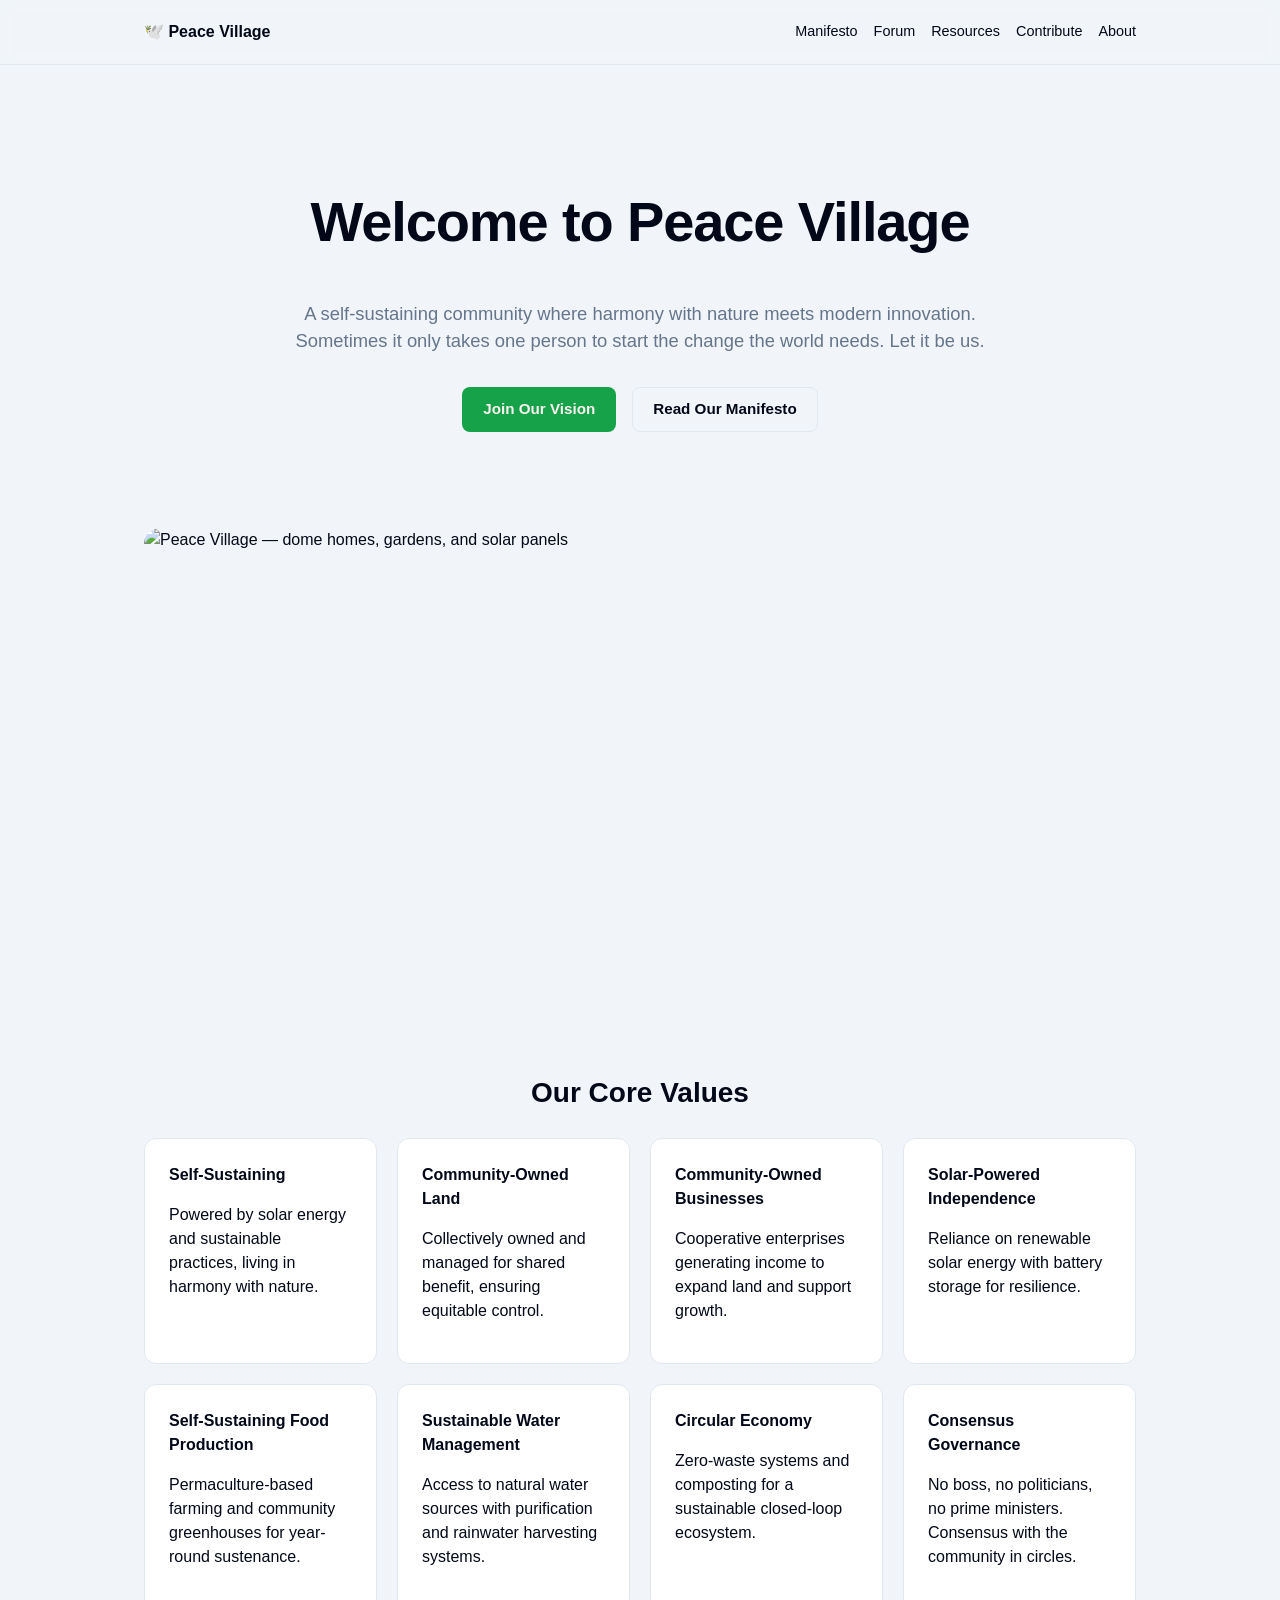
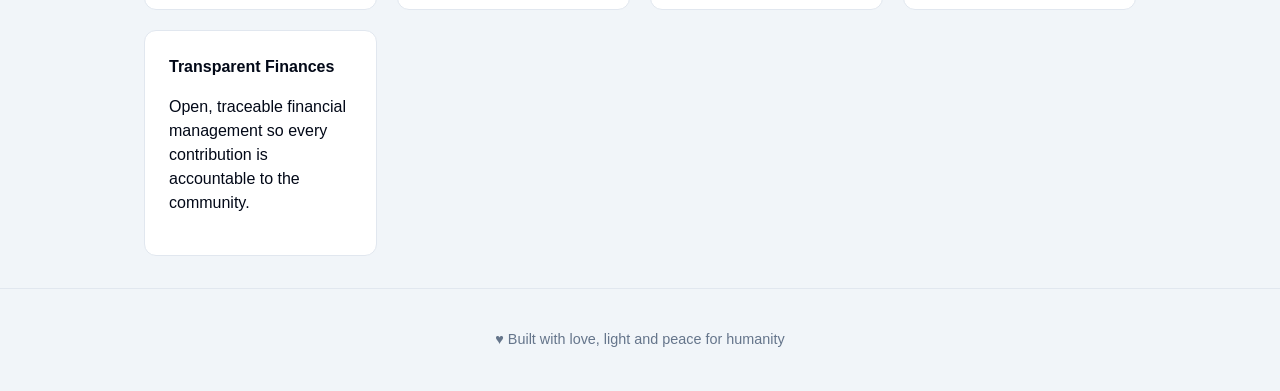
==== index.html @ fa03a26e "First working scaffold: static HTML/CSS/JS site wired to Supabase - Home, Manifesto, Contribute (ide" ====
<!doctype html>
<html lang="en">
<head>
<meta charset="utf-8">
<meta name="viewport" content="width=device-width, initial-scale=1">
<title>Peace Village</title>
<meta name="description" content="A self-sustaining community where harmony with nature meets modern innovation.">
<link rel="stylesheet" href="assets/css/style.css">
</head>
<body>

<header class="site-header">
  <div class="container bar">
    <a href="index.html" class="brand">🕊️ Peace Village</a>
    <nav class="main-nav">
      <a href="manifesto.html">Manifesto</a>
      <a href="forum.html">Forum</a>
      <a href="resources.html">Resources</a>
      <a href="contribute.html">Contribute</a>
      <a href="about.html">About</a>
    </nav>
  </div>
</header>

<main>
  <div class="container">
    <section class="hero">
      <h1>Welcome to Peace Village</h1>
      <p class="lead" style="max-width:48rem;margin:1rem auto 0;">
        A self-sustaining community where harmony with nature meets modern innovation.
        Sometimes it only takes one person to start the change the world needs. Let it be us.
      </p>
      <div class="hero-actions">
        <a href="contribute.html" class="btn btn-primary">Join Our Vision</a>
        <a href="manifesto.html" class="btn btn-outline">Read Our Manifesto</a>
      </div>
    </section>

    <section class="hero-image">
      <img src="assets/images/hero.jpg" alt="Peace Village — dome homes, gardens, and solar panels">
    </section>

    <section>
      <h2 style="text-align:center;margin-top:3rem;">Our Core Values</h2>
      <div class="grid grid-3" style="margin-top:1.5rem;">
        <div class="card">
          <strong>Self-Sustaining</strong>
          <p>Powered by solar energy and sustainable practices, living in harmony with nature.</p>
        </div>
        <div class="card">
          <strong>Community-Owned Land</strong>
          <p>Collectively owned and managed for shared benefit, ensuring equitable control.</p>
        </div>
        <div class="card">
          <strong>Community-Owned Businesses</strong>
          <p>Cooperative enterprises generating income to expand land and support growth.</p>
        </div>
        <div class="card">
          <strong>Solar-Powered Independence</strong>
          <p>Reliance on renewable solar energy with battery storage for resilience.</p>
        </div>
        <div class="card">
          <strong>Self-Sustaining Food Production</strong>
          <p>Permaculture-based farming and community greenhouses for year-round sustenance.</p>
        </div>
        <div class="card">
          <strong>Sustainable Water Management</strong>
          <p>Access to natural water sources with purification and rainwater harvesting systems.</p>
        </div>
        <div class="card">
          <strong>Circular Economy</strong>
          <p>Zero-waste systems and composting for a sustainable closed-loop ecosystem.</p>
        </div>
        <div class="card">
          <strong>Consensus Governance</strong>
          <p>No boss, no politicians, no prime ministers. Consensus with the community in circles.</p>
        </div>
        <div class="card">
          <strong>Transparent Finances</strong>
          <p>Open, traceable financial management so every contribution is accountable to the community.</p>
        </div>
      </div>
    </section>
  </div>
</main>

<footer class="site-footer">
  <div class="container">
    <span>♥ Built with love, light and peace for humanity</span>
  </div>
</footer>

<script src="assets/js/site.js"></script>
</body>
</html>
---- assets/css/style.css ----
/* Peace Village — shared stylesheet. No build step: plain CSS, edit directly. */

:root {
  --background: 0 0% 100%;
  --foreground: 222 84% 5%;
  --muted: 210 40% 96%;
  --muted-foreground: 215 16% 47%;
  --card: 0 0% 100%;
  --border: 214 32% 91%;
  --primary: 142 76% 36%;
  --primary-foreground: 356 100% 97%;
  --secondary: 210 40% 96%;
  --secondary-foreground: 222 47% 11%;
  --destructive: 0 84% 60%;
  --radius: 0.5rem;
}

* { box-sizing: border-box; }

html, body {
  margin: 0;
  padding: 0;
  min-height: 100%;
}

body {
  font-family: -apple-system, "Segoe UI", Inter, Roboto, Helvetica, Arial, sans-serif;
  background: hsl(var(--muted));
  color: hsl(var(--foreground));
  display: flex;
  flex-direction: column;
  min-height: 100vh;
  line-height: 1.5;
}

a { color: inherit; }

.container {
  width: 100%;
  max-width: 64rem;
  margin: 0 auto;
  padding: 0 1rem;
}

/* Header */
.site-header {
  position: sticky;
  top: 0;
  z-index: 50;
  background: hsla(var(--background), 0.95);
  backdrop-filter: blur(6px);
  border-bottom: 1px solid hsl(var(--border));
}
.site-header .bar {
  display: flex;
  align-items: center;
  height: 4rem;
  gap: 1rem;
}
.brand {
  font-weight: 700;
  text-decoration: none;
  display: flex;
  align-items: center;
  gap: 0.5rem;
  white-space: nowrap;
}
.main-nav {
  display: flex;
  flex-wrap: wrap;
  gap: 1rem;
  margin-left: auto;
}
.main-nav a {
  font-size: 0.9rem;
  font-weight: 500;
  text-decoration: none;
}
.main-nav a:hover { text-decoration: underline; text-underline-offset: 4px; }
.main-nav a.active { color: hsl(var(--primary)); }

/* Main */
main {
  flex: 1;
  width: 100%;
}
main .container {
  padding-top: 2rem;
  padding-bottom: 2rem;
}

/* Footer */
.site-footer {
  border-top: 1px solid hsl(var(--border));
  padding: 2.5rem 0;
}
.site-footer .container {
  display: flex;
  align-items: center;
  justify-content: center;
  gap: 0.5rem;
  font-size: 0.9rem;
  color: hsl(var(--muted-foreground));
}

/* Typography */
h1 { font-size: 2.5rem; font-weight: 800; letter-spacing: -0.02em; line-height: 1.1; }
h2 { font-size: 1.75rem; font-weight: 700; margin-top: 2.5rem; }
.lead { font-size: 1.15rem; color: hsl(var(--muted-foreground)); }

/* Buttons */
.btn {
  display: inline-flex;
  align-items: center;
  justify-content: center;
  gap: 0.5rem;
  border-radius: var(--radius);
  padding: 0.65rem 1.25rem;
  font-weight: 600;
  font-size: 0.95rem;
  text-decoration: none;
  border: 1px solid transparent;
  cursor: pointer;
}
.btn-primary { background: hsl(var(--primary)); color: hsl(var(--primary-foreground)); }
.btn-primary:hover { opacity: 0.9; }
.btn-outline { background: transparent; border-color: hsl(var(--border)); color: hsl(var(--foreground)); }
.btn-outline:hover { background: hsl(var(--secondary)); }

/* Cards */
.card {
  background: hsl(var(--card));
  border: 1px solid hsl(var(--border));
  border-radius: calc(var(--radius) + 0.25rem);
  padding: 1.5rem;
}
.grid { display: grid; gap: 1.25rem; }
.grid-3 { grid-template-columns: repeat(auto-fit, minmax(220px, 1fr)); }

/* Hero */
.hero { text-align: center; padding: 3rem 0; }
.hero-actions { margin-top: 2rem; display: flex; flex-wrap: wrap; gap: 1rem; justify-content: center; }
.hero-image { border-radius: 1rem; overflow: hidden; aspect-ratio: 2/1; margin-top: 3rem; }
.hero-image img { width: 100%; height: 100%; object-fit: cover; display: block; }

/* Forms */
label { display: block; font-weight: 600; font-size: 0.9rem; margin-bottom: 0.3rem; }
input[type=text], input[type=email], input[type=tel], input[type=url], textarea, select {
  width: 100%;
  padding: 0.6rem 0.75rem;
  border: 1px solid hsl(var(--border));
  border-radius: var(--radius);
  font-size: 0.95rem;
  background: hsl(var(--background));
  font-family: inherit;
}
.field { margin-bottom: 1rem; }
.form-note { font-size: 0.85rem; color: hsl(var(--muted-foreground)); margin-top: 0.25rem; }

/* Tabs (contribute page) */
.tabs { display: flex; gap: 0.25rem; flex-wrap: wrap; border-bottom: 1px solid hsl(var(--border)); margin-bottom: 1.5rem; }
.tab-btn {
  padding: 0.6rem 1rem;
  border: none;
  background: none;
  font-weight: 600;
  font-size: 0.9rem;
  cursor: pointer;
  border-bottom: 2px solid transparent;
  color: hsl(var(--muted-foreground));
}
.tab-btn.active { color: hsl(var(--primary)); border-color: hsl(var(--primary)); }
.tab-panel { display: none; }
.tab-panel.active { display: block; }

/* Status / alerts */
.alert {
  padding: 0.85rem 1rem;
  border-radius: var(--radius);
  font-size: 0.9rem;
  margin-bottom: 1rem;
  display: none;
}
.alert.show { display: block; }
.alert-success { background: #ecfdf5; color: #065f46; border: 1px solid #a7f3d0; }
.alert-error { background: #fef2f2; color: #991b1b; border: 1px solid #fecaca; }

/* Lists (forum / resources) */
.post {
  border-bottom: 1px solid hsl(var(--border));
  padding: 1.25rem 0;
}
.post:last-child { border-bottom: none; }
.post-meta { font-size: 0.8rem; color: hsl(var(--muted-foreground)); margin-top: 0.4rem; }
.badge {
  display: inline-block;
  font-size: 0.75rem;
  font-weight: 600;
  padding: 0.15rem 0.6rem;
  border-radius: 999px;
  background: hsl(var(--secondary));
  color: hsl(var(--secondary-foreground));
}

/* Donation */
.qr-wrap { text-align: center; }
.qr-wrap img { max-width: 220px; border-radius: 0.5rem; border: 1px solid hsl(var(--border)); }
.btc-address {
  font-family: ui-monospace, Menlo, Consolas, monospace;
  background: hsl(var(--secondary));
  padding: 0.5rem 0.75rem;
  border-radius: var(--radius);
  font-size: 0.85rem;
  word-break: break-all;
  display: block;
  margin-top: 0.75rem;
}

@media (min-width: 640px) {
  h1 { font-size: 3.5rem; }
}
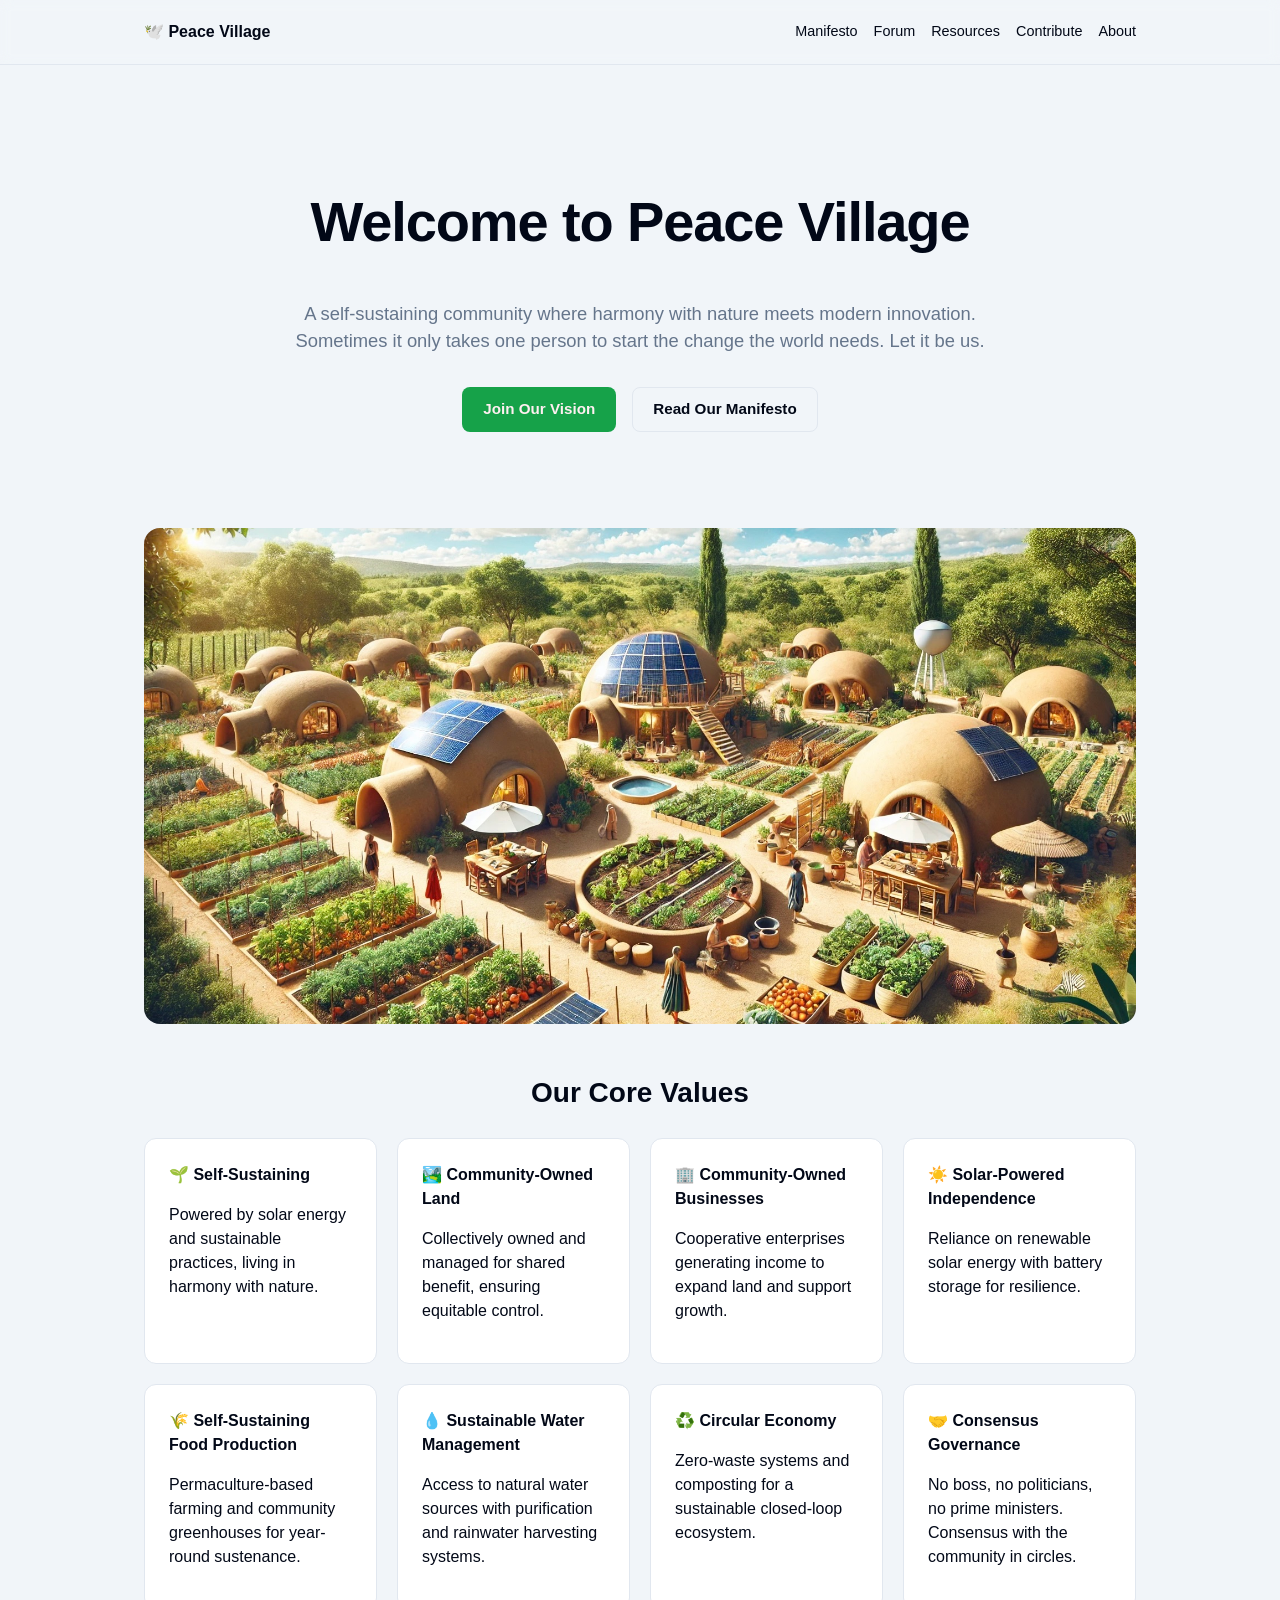
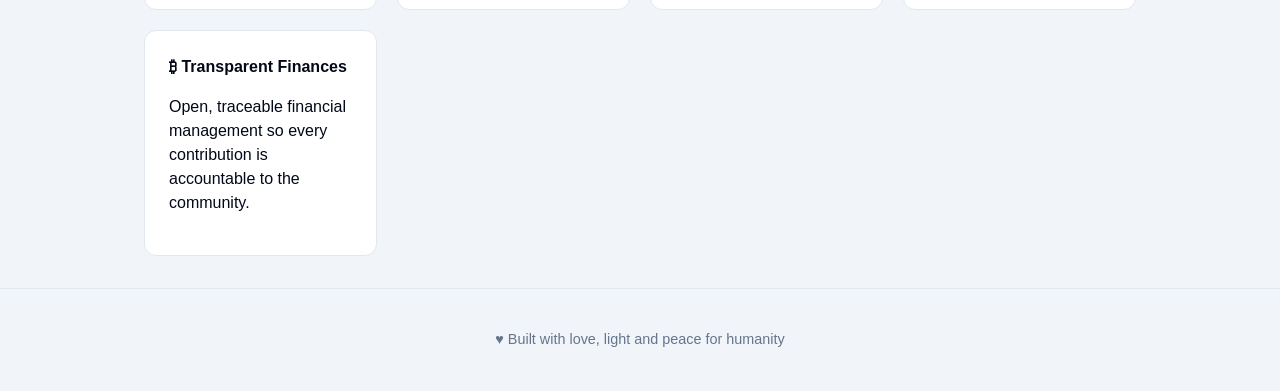
==== commit 658896c4: "Add BTC calculator, resources filters, and themed emojis - Donate tab: live BTC/USD price (CoinGecko" ====
--- a/index.html
+++ b/index.html
@@ -44,39 +44,39 @@
       <h2 style="text-align:center;margin-top:3rem;">Our Core Values</h2>
       <div class="grid grid-3" style="margin-top:1.5rem;">
         <div class="card">
-          <strong>Self-Sustaining</strong>
+          <strong>🌱 Self-Sustaining</strong>
           <p>Powered by solar energy and sustainable practices, living in harmony with nature.</p>
         </div>
         <div class="card">
-          <strong>Community-Owned Land</strong>
+          <strong>🏞️ Community-Owned Land</strong>
           <p>Collectively owned and managed for shared benefit, ensuring equitable control.</p>
         </div>
         <div class="card">
-          <strong>Community-Owned Businesses</strong>
+          <strong>🏢 Community-Owned Businesses</strong>
           <p>Cooperative enterprises generating income to expand land and support growth.</p>
         </div>
         <div class="card">
-          <strong>Solar-Powered Independence</strong>
+          <strong>☀️ Solar-Powered Independence</strong>
           <p>Reliance on renewable solar energy with battery storage for resilience.</p>
         </div>
         <div class="card">
-          <strong>Self-Sustaining Food Production</strong>
+          <strong>🌾 Self-Sustaining Food Production</strong>
           <p>Permaculture-based farming and community greenhouses for year-round sustenance.</p>
         </div>
         <div class="card">
-          <strong>Sustainable Water Management</strong>
+          <strong>💧 Sustainable Water Management</strong>
           <p>Access to natural water sources with purification and rainwater harvesting systems.</p>
         </div>
         <div class="card">
-          <strong>Circular Economy</strong>
+          <strong>♻️ Circular Economy</strong>
           <p>Zero-waste systems and composting for a sustainable closed-loop ecosystem.</p>
         </div>
         <div class="card">
-          <strong>Consensus Governance</strong>
+          <strong>🤝 Consensus Governance</strong>
           <p>No boss, no politicians, no prime ministers. Consensus with the community in circles.</p>
         </div>
         <div class="card">
-          <strong>Transparent Finances</strong>
+          <strong>₿ Transparent Finances</strong>
           <p>Open, traceable financial management so every contribution is accountable to the community.</p>
         </div>
       </div>
--- a/assets/css/style.css
+++ b/assets/css/style.css
@@ -143,6 +143,11 @@
 .hero-image { border-radius: 1rem; overflow: hidden; aspect-ratio: 2/1; margin-top: 3rem; }
 .hero-image img { width: 100%; height: 100%; object-fit: cover; display: block; }
 
+/* Vision gallery (2 images side by side, stacks on narrow screens) */
+.vision-gallery { display: grid; grid-template-columns: repeat(auto-fit, minmax(260px, 1fr)); gap: 1.25rem; margin: 2rem 0; }
+.vision-gallery figure { margin: 0; border-radius: 1rem; overflow: hidden; aspect-ratio: 3/2; }
+.vision-gallery img { width: 100%; height: 100%; object-fit: cover; display: block; }
+
 /* Forms */
 label { display: block; font-weight: 600; font-size: 0.9rem; margin-bottom: 0.3rem; }
 input[type=text], input[type=email], input[type=tel], input[type=url], textarea, select {
@@ -156,6 +161,11 @@
 }
 .field { margin-bottom: 1rem; }
 .form-note { font-size: 0.85rem; color: hsl(var(--muted-foreground)); margin-top: 0.25rem; }
+
+/* Filters bar (resources page) */
+.filters-bar { display: flex; flex-wrap: wrap; gap: 0.75rem; margin-top: 1.5rem; }
+.filters-bar input[type=text] { flex: 1 1 260px; width: auto; }
+.filters-bar select { flex: 0 1 180px; width: auto; }
 
 /* Tabs (contribute page) */
 .tabs { display: flex; gap: 0.25rem; flex-wrap: wrap; border-bottom: 1px solid hsl(var(--border)); margin-bottom: 1.5rem; }
@@ -216,6 +226,15 @@
   margin-top: 0.75rem;
 }
 
+/* BTC calculator */
+.btc-calculator {
+  margin-top: 1.25rem;
+  padding-top: 1.25rem;
+  border-top: 1px solid hsl(var(--border));
+}
+.btc-price-row { display: flex; justify-content: space-between; align-items: baseline; margin-bottom: 0.75rem; font-size: 0.95rem; }
+.btc-calc-row { display: grid; grid-template-columns: repeat(auto-fit, minmax(140px, 1fr)); gap: 1rem; }
+
 @media (min-width: 640px) {
   h1 { font-size: 3.5rem; }
 }
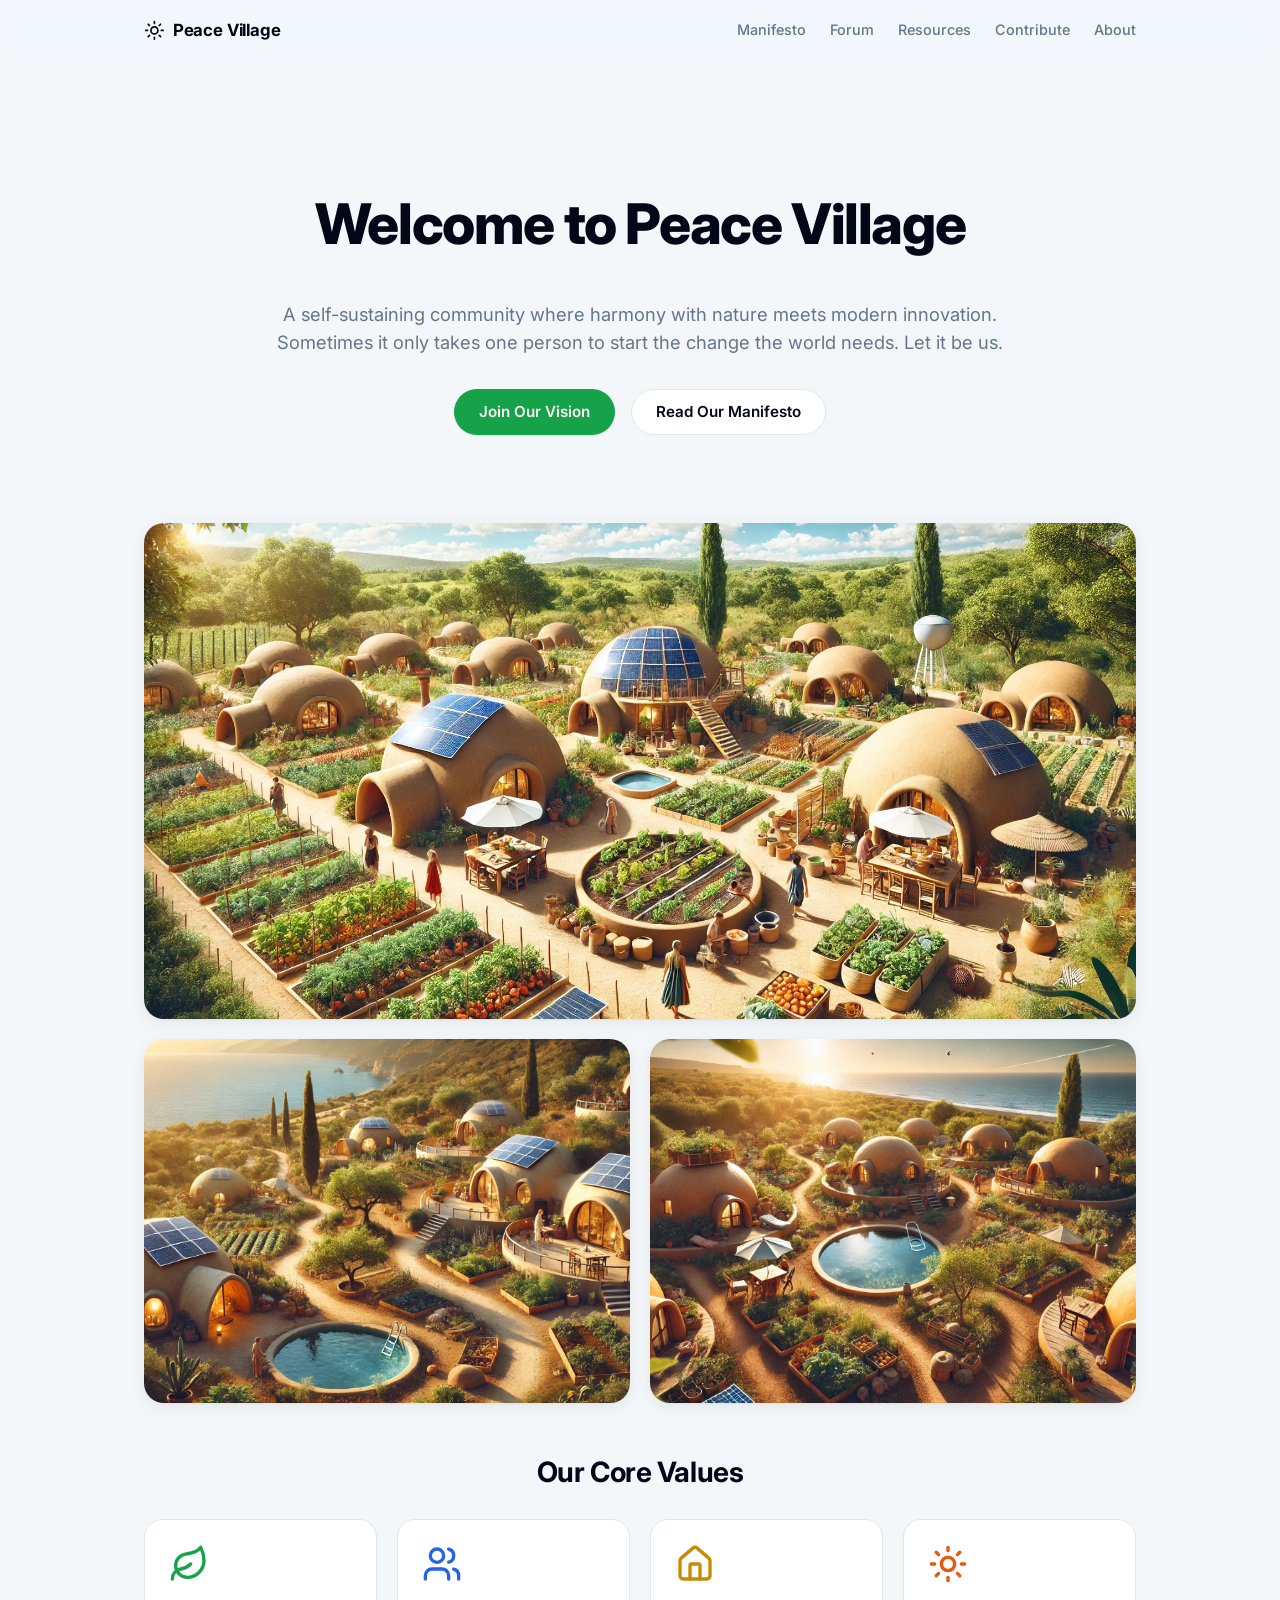
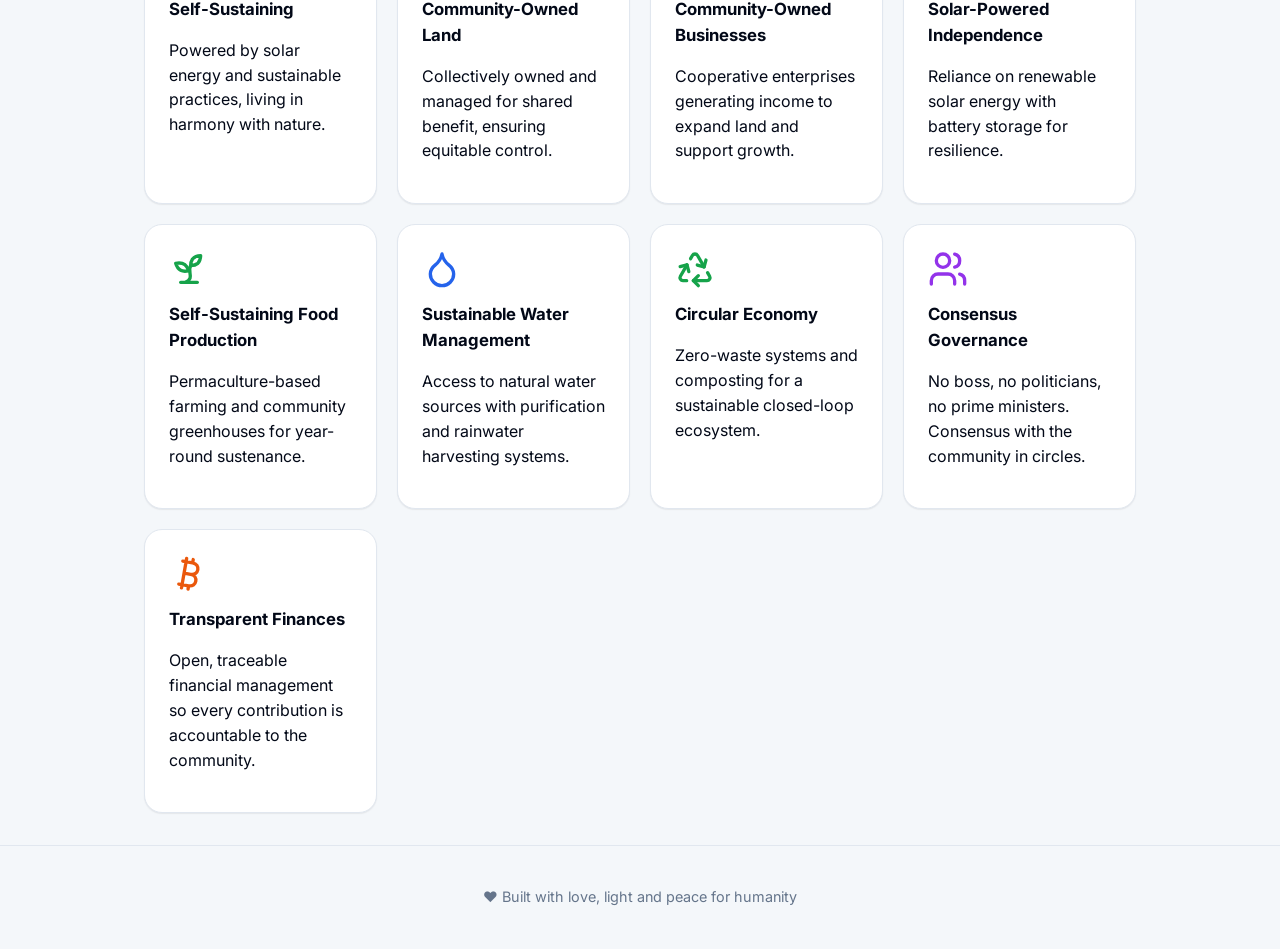
==== commit 71cb0029: "Match homepage icons/font to v0 reference; add 2 gallery images - Replace nav brand dove emoji and 9" ====
--- a/index.html
+++ b/index.html
@@ -5,13 +5,16 @@
 <meta name="viewport" content="width=device-width, initial-scale=1">
 <title>Peace Village</title>
 <meta name="description" content="A self-sustaining community where harmony with nature meets modern innovation.">
+<link rel="preconnect" href="https://fonts.googleapis.com">
+<link rel="preconnect" href="https://fonts.gstatic.com" crossorigin>
+<link href="https://fonts.googleapis.com/css2?family=Inter:wght@400;500;600;700;800&display=swap" rel="stylesheet">
 <link rel="stylesheet" href="assets/css/style.css">
 </head>
 <body>
 
 <header class="site-header">
   <div class="container bar">
-    <a href="index.html" class="brand">🕊️ Peace Village</a>
+    <a href="index.html" class="brand"><svg class="brand-icon" viewBox="0 0 24 24" fill="none" stroke="currentColor" stroke-width="2" stroke-linecap="round" stroke-linejoin="round"><circle cx="12" cy="12" r="4"/><path d="M12 2v2"/><path d="M12 20v2"/><path d="m4.93 4.93 1.41 1.41"/><path d="m17.66 17.66 1.41 1.41"/><path d="M2 12h2"/><path d="M20 12h2"/><path d="m6.34 17.66-1.41 1.41"/><path d="m19.07 4.93-1.41 1.41"/></svg>Peace Village</a>
     <nav class="main-nav">
       <a href="manifesto.html">Manifesto</a>
       <a href="forum.html">Forum</a>
@@ -40,43 +43,61 @@
       <img src="assets/images/hero.jpg" alt="Peace Village — dome homes, gardens, and solar panels">
     </section>
 
+    <section class="hero-gallery">
+      <div class="hero-image">
+        <img src="assets/images/vision-1.jpg" alt="Peace Village — dome homes by the coast at sunset">
+      </div>
+      <div class="hero-image">
+        <img src="assets/images/vision-2.jpg" alt="Peace Village — dome homes with pools and gardens by the sea">
+      </div>
+    </section>
+
     <section>
       <h2 style="text-align:center;margin-top:3rem;">Our Core Values</h2>
       <div class="grid grid-3" style="margin-top:1.5rem;">
         <div class="card">
-          <strong>🌱 Self-Sustaining</strong>
+          <svg class="card-icon icon-green" viewBox="0 0 24 24" fill="none" stroke="currentColor" stroke-width="2" stroke-linecap="round" stroke-linejoin="round"><path d="M11 20A7 7 0 0 1 9.8 6.1C15.5 5 17 4.48 19 2c1 2 2 4.18 2 8 0 5.5-4.78 10-10 10Z"/><path d="M2 21c0-3 1.85-5.36 5.08-6C9.5 14.52 12 13 13 12"/></svg>
+          <strong>Self-Sustaining</strong>
           <p>Powered by solar energy and sustainable practices, living in harmony with nature.</p>
         </div>
         <div class="card">
-          <strong>🏞️ Community-Owned Land</strong>
+          <svg class="card-icon icon-blue" viewBox="0 0 24 24" fill="none" stroke="currentColor" stroke-width="2" stroke-linecap="round" stroke-linejoin="round"><path d="M16 21v-2a4 4 0 0 0-4-4H6a4 4 0 0 0-4 4v2"/><circle cx="9" cy="7" r="4"/><path d="M22 21v-2a4 4 0 0 0-3-3.87"/><path d="M16 3.13a4 4 0 0 1 0 7.75"/></svg>
+          <strong>Community-Owned Land</strong>
           <p>Collectively owned and managed for shared benefit, ensuring equitable control.</p>
         </div>
         <div class="card">
-          <strong>🏢 Community-Owned Businesses</strong>
+          <svg class="card-icon icon-yellow" viewBox="0 0 24 24" fill="none" stroke="currentColor" stroke-width="2" stroke-linecap="round" stroke-linejoin="round"><path d="M15 21v-8a1 1 0 0 0-1-1h-4a1 1 0 0 0-1 1v8"/><path d="M3 10a2 2 0 0 1 .709-1.528l7-5.999a2 2 0 0 1 2.582 0l7 5.999A2 2 0 0 1 21 10v9a2 2 0 0 1-2 2H5a2 2 0 0 1-2-2z"/></svg>
+          <strong>Community-Owned Businesses</strong>
           <p>Cooperative enterprises generating income to expand land and support growth.</p>
         </div>
         <div class="card">
-          <strong>☀️ Solar-Powered Independence</strong>
+          <svg class="card-icon icon-orange" viewBox="0 0 24 24" fill="none" stroke="currentColor" stroke-width="2" stroke-linecap="round" stroke-linejoin="round"><circle cx="12" cy="12" r="4"/><path d="M12 2v2"/><path d="M12 20v2"/><path d="m4.93 4.93 1.41 1.41"/><path d="m17.66 17.66 1.41 1.41"/><path d="M2 12h2"/><path d="M20 12h2"/><path d="m6.34 17.66-1.41 1.41"/><path d="m19.07 4.93-1.41 1.41"/></svg>
+          <strong>Solar-Powered Independence</strong>
           <p>Reliance on renewable solar energy with battery storage for resilience.</p>
         </div>
         <div class="card">
-          <strong>🌾 Self-Sustaining Food Production</strong>
+          <svg class="card-icon icon-green" viewBox="0 0 24 24" fill="none" stroke="currentColor" stroke-width="2" stroke-linecap="round" stroke-linejoin="round"><path d="M7 20h10"/><path d="M10 20c5.5-2.5.8-6.4 3-10"/><path d="M9.5 9.4c1.1.8 1.8 2.2 2.3 3.7-2 .4-3.5.4-4.8-.3-1.2-.6-2.3-1.9-3-4.2 2.8-.5 4.4 0 5.5.8z"/><path d="M14.1 6a7 7 0 0 0-1.1 4c1.9-.1 3.3-.6 4.3-1.4 1-1 1.6-2.3 1.7-4.6-2.7.1-4 1-4.9 2z"/></svg>
+          <strong>Self-Sustaining Food Production</strong>
           <p>Permaculture-based farming and community greenhouses for year-round sustenance.</p>
         </div>
         <div class="card">
-          <strong>💧 Sustainable Water Management</strong>
+          <svg class="card-icon icon-blue" viewBox="0 0 24 24" fill="none" stroke="currentColor" stroke-width="2" stroke-linecap="round" stroke-linejoin="round"><path d="M12 22a7 7 0 0 0 7-7c0-2-1-3.9-3-5.5s-3.5-4-4-6.5c-.5 2.5-2 4.9-4 6.5C6 11.1 5 13 5 15a7 7 0 0 0 7 7z"/></svg>
+          <strong>Sustainable Water Management</strong>
           <p>Access to natural water sources with purification and rainwater harvesting systems.</p>
         </div>
         <div class="card">
-          <strong>♻️ Circular Economy</strong>
+          <svg class="card-icon icon-green" viewBox="0 0 24 24" fill="none" stroke="currentColor" stroke-width="2" stroke-linecap="round" stroke-linejoin="round"><path d="M7 19H4.815a1.83 1.83 0 0 1-1.57-.881 1.785 1.785 0 0 1-.004-1.784L7.196 9.5"/><path d="M11 19h8.203a1.83 1.83 0 0 0 1.556-.89 1.784 1.784 0 0 0 0-1.775l-1.226-2.12"/><path d="m14 16-3 3 3 3"/><path d="M8.293 13.596 7.196 9.5 3.1 10.598"/><path d="m9.344 5.811 1.093-1.892A1.83 1.83 0 0 1 11.985 3a1.784 1.784 0 0 1 1.546.888l3.943 6.843"/><path d="m13.378 9.633 4.096 1.098 1.097-4.096"/></svg>
+          <strong>Circular Economy</strong>
           <p>Zero-waste systems and composting for a sustainable closed-loop ecosystem.</p>
         </div>
         <div class="card">
-          <strong>🤝 Consensus Governance</strong>
+          <svg class="card-icon icon-purple" viewBox="0 0 24 24" fill="none" stroke="currentColor" stroke-width="2" stroke-linecap="round" stroke-linejoin="round"><path d="M16 21v-2a4 4 0 0 0-4-4H6a4 4 0 0 0-4 4v2"/><circle cx="9" cy="7" r="4"/><path d="M22 21v-2a4 4 0 0 0-3-3.87"/><path d="M16 3.13a4 4 0 0 1 0 7.75"/></svg>
+          <strong>Consensus Governance</strong>
           <p>No boss, no politicians, no prime ministers. Consensus with the community in circles.</p>
         </div>
         <div class="card">
-          <strong>₿ Transparent Finances</strong>
+          <svg class="card-icon icon-orange" viewBox="0 0 24 24" fill="none" stroke="currentColor" stroke-width="2" stroke-linecap="round" stroke-linejoin="round"><path d="M11.767 19.089c4.924.868 6.14-6.025 1.216-6.894m-1.216 6.894L5.86 18.047m5.908 1.042-.347 1.97m1.563-8.864c4.924.869 6.14-6.025 1.215-6.893m-1.215 6.893-3.94-.694m5.155-6.2L8.29 4.26m5.908 1.042.348-1.97M7.48 20.364l3.126-17.727"/></svg>
+          <strong>Transparent Finances</strong>
           <p>Open, traceable financial management so every contribution is accountable to the community.</p>
         </div>
       </div>
--- a/assets/css/style.css
+++ b/assets/css/style.css
@@ -3,7 +3,7 @@
 :root {
   --background: 0 0% 100%;
   --foreground: 222 84% 5%;
-  --muted: 210 40% 96%;
+  --muted: 210 40% 97%;
   --muted-foreground: 215 16% 47%;
   --card: 0 0% 100%;
   --border: 214 32% 91%;
@@ -12,10 +12,16 @@
   --secondary: 210 40% 96%;
   --secondary-foreground: 222 47% 11%;
   --destructive: 0 84% 60%;
-  --radius: 0.5rem;
+  --radius: 0.875rem;        /* Apple-style continuous corner radius */
+  --shadow-sm: 0 1px 2px hsla(222, 20%, 10%, 0.04), 0 1px 1px hsla(222, 20%, 10%, 0.03);
+  --shadow-md: 0 4px 16px hsla(222, 30%, 10%, 0.07), 0 1px 2px hsla(222, 30%, 10%, 0.04);
+  --ease: cubic-bezier(0.22, 1, 0.36, 1);
 }
 
 * { box-sizing: border-box; }
+/* The [hidden] attribute must always win over a class's own "display" rule (e.g. .btn's
+   display: inline-flex) — otherwise toggling .hidden = true in JS silently does nothing. */
+[hidden] { display: none !important; }
 
 html, body {
   margin: 0;
@@ -24,16 +30,26 @@
 }
 
 body {
-  font-family: -apple-system, "Segoe UI", Inter, Roboto, Helvetica, Arial, sans-serif;
+  /* Inter — matches the v0 reference site's font, loaded via Google Fonts (see each page's <head>) */
+  font-family: Inter, -apple-system, "SF Pro Text", "Segoe UI", Roboto, Helvetica, Arial, sans-serif;
+  -webkit-font-smoothing: antialiased;
+  text-rendering: optimizeLegibility;
   background: hsl(var(--muted));
   color: hsl(var(--foreground));
   display: flex;
   flex-direction: column;
   min-height: 100vh;
-  line-height: 1.5;
+  line-height: 1.55;
 }
 
 a { color: inherit; }
+
+/* Visible, Apple-style focus ring instead of the browser default outline */
+a:focus-visible, button:focus-visible, input:focus-visible, select:focus-visible, textarea:focus-visible {
+  outline: none;
+  box-shadow: 0 0 0 3px hsla(var(--primary), 0.35);
+  border-radius: 0.3rem;
+}
 
 .container {
   width: 100%;
@@ -47,37 +63,52 @@
   position: sticky;
   top: 0;
   z-index: 50;
-  background: hsla(var(--background), 0.95);
-  backdrop-filter: blur(6px);
-  border-bottom: 1px solid hsl(var(--border));
+  background: hsla(var(--background), 0.8);
+  backdrop-filter: saturate(180%) blur(12px);
+  -webkit-backdrop-filter: saturate(180%) blur(12px);
+  border-bottom: 1px solid hsla(var(--border), 0.8);
 }
 .site-header .bar {
   display: flex;
   align-items: center;
-  height: 4rem;
+  height: 3.75rem;
   gap: 1rem;
 }
 .brand {
   font-weight: 700;
+  font-size: 1.05rem;
+  letter-spacing: -0.01em;
   text-decoration: none;
   display: flex;
   align-items: center;
   gap: 0.5rem;
   white-space: nowrap;
 }
+.brand-icon { width: 1.3rem; height: 1.3rem; flex-shrink: 0; }
 .main-nav {
   display: flex;
   flex-wrap: wrap;
-  gap: 1rem;
+  gap: 1.5rem;
   margin-left: auto;
 }
 .main-nav a {
+  position: relative;
   font-size: 0.9rem;
   font-weight: 500;
   text-decoration: none;
-}
-.main-nav a:hover { text-decoration: underline; text-underline-offset: 4px; }
-.main-nav a.active { color: hsl(var(--primary)); }
+  padding: 0.25rem 0;
+  color: hsl(var(--muted-foreground));
+  transition: color 0.15s var(--ease);
+}
+.main-nav a:hover { color: hsl(var(--foreground)); text-decoration: none; }
+.main-nav a.active { color: hsl(var(--foreground)); font-weight: 600; }
+.main-nav a.active::after {
+  content: "";
+  position: absolute;
+  left: 0; right: 0; bottom: -1.3rem;
+  height: 2px;
+  background: hsl(var(--primary));
+}
 
 /* Main */
 main {
@@ -103,45 +134,64 @@
   color: hsl(var(--muted-foreground));
 }
 
-/* Typography */
-h1 { font-size: 2.5rem; font-weight: 800; letter-spacing: -0.02em; line-height: 1.1; }
-h2 { font-size: 1.75rem; font-weight: 700; margin-top: 2.5rem; }
-.lead { font-size: 1.15rem; color: hsl(var(--muted-foreground)); }
-
-/* Buttons */
+/* Typography — tighter tracking on display sizes, generous body leading (Apple HIG type scale) */
+h1 { font-size: 2.5rem; font-weight: 800; letter-spacing: -0.025em; line-height: 1.08; }
+h2 { font-size: 1.75rem; font-weight: 700; letter-spacing: -0.015em; margin-top: 2.5rem; }
+h3 { letter-spacing: -0.01em; }
+.lead { font-size: 1.15rem; line-height: 1.5; color: hsl(var(--muted-foreground)); }
+
+/* Buttons — min 44px touch target, Apple-style continuous radius, spring-like ease */
 .btn {
   display: inline-flex;
   align-items: center;
   justify-content: center;
   gap: 0.5rem;
-  border-radius: var(--radius);
-  padding: 0.65rem 1.25rem;
+  min-height: 2.75rem;
+  border-radius: 999px;
+  padding: 0.65rem 1.5rem;
   font-weight: 600;
   font-size: 0.95rem;
   text-decoration: none;
   border: 1px solid transparent;
   cursor: pointer;
-}
-.btn-primary { background: hsl(var(--primary)); color: hsl(var(--primary-foreground)); }
-.btn-primary:hover { opacity: 0.9; }
-.btn-outline { background: transparent; border-color: hsl(var(--border)); color: hsl(var(--foreground)); }
+  transition: transform 0.15s var(--ease), opacity 0.15s var(--ease), background-color 0.15s var(--ease);
+}
+.btn-primary { background: hsl(var(--primary)); color: hsl(var(--primary-foreground)); box-shadow: var(--shadow-sm); }
+.btn-primary:hover { opacity: 0.92; }
+.btn-primary:active { transform: scale(0.97); }
+.btn-outline { background: hsl(var(--background)); border-color: hsl(var(--border)); color: hsl(var(--foreground)); }
 .btn-outline:hover { background: hsl(var(--secondary)); }
-
-/* Cards */
+.btn-outline:active { transform: scale(0.97); }
+
+/* Cards — soft elevation instead of a hard border, subtle lift on hover */
 .card {
   background: hsl(var(--card));
   border: 1px solid hsl(var(--border));
   border-radius: calc(var(--radius) + 0.25rem);
   padding: 1.5rem;
+  box-shadow: var(--shadow-sm);
+  transition: box-shadow 0.2s var(--ease), transform 0.2s var(--ease);
 }
 .grid { display: grid; gap: 1.25rem; }
 .grid-3 { grid-template-columns: repeat(auto-fit, minmax(220px, 1fr)); }
+.grid-3 .card:hover, .post.card:hover { box-shadow: var(--shadow-md); transform: translateY(-1px); }
 
 /* Hero */
-.hero { text-align: center; padding: 3rem 0; }
+.hero { text-align: center; padding: 3.5rem 0 2.5rem; }
 .hero-actions { margin-top: 2rem; display: flex; flex-wrap: wrap; gap: 1rem; justify-content: center; }
-.hero-image { border-radius: 1rem; overflow: hidden; aspect-ratio: 2/1; margin-top: 3rem; }
+.hero-image { border-radius: 1.25rem; overflow: hidden; aspect-ratio: 2/1; margin-top: 3rem; box-shadow: var(--shadow-md); }
 .hero-image img { width: 100%; height: 100%; object-fit: cover; display: block; }
+
+.hero-gallery { display: grid; grid-template-columns: 1fr 1fr; gap: 1.25rem; margin-top: 1.25rem; }
+.hero-gallery .hero-image { margin-top: 0; aspect-ratio: 4/3; }
+
+.card-icon { display: block; width: 2.5rem; height: 2.5rem; margin-bottom: 0.75rem; }
+.card > strong { display: block; font-size: 1.05rem; margin-bottom: 0.4rem; }
+.card-icon.icon-green { color: #16a34a; }
+.card-icon.icon-blue { color: #2563eb; }
+.card-icon.icon-yellow { color: #ca8a04; }
+.card-icon.icon-orange { color: #ea580c; }
+.card-icon.icon-purple { color: #9333ea; }
 
 /* Vision gallery (2 images side by side, stacks on narrow screens) */
 .vision-gallery { display: grid; grid-template-columns: repeat(auto-fit, minmax(260px, 1fr)); gap: 1.25rem; margin: 2rem 0; }
@@ -149,39 +199,86 @@
 .vision-gallery img { width: 100%; height: 100%; object-fit: cover; display: block; }
 
 /* Forms */
-label { display: block; font-weight: 600; font-size: 0.9rem; margin-bottom: 0.3rem; }
-input[type=text], input[type=email], input[type=tel], input[type=url], textarea, select {
+label { display: block; font-weight: 600; font-size: 0.9rem; margin-bottom: 0.4rem; }
+input[type=text], input[type=email], input[type=tel], input[type=url], input[type=number], textarea, select {
   width: 100%;
-  padding: 0.6rem 0.75rem;
+  min-height: 2.75rem;
+  padding: 0.6rem 0.85rem;
   border: 1px solid hsl(var(--border));
-  border-radius: var(--radius);
+  border-radius: calc(var(--radius) - 0.25rem);
   font-size: 0.95rem;
   background: hsl(var(--background));
   font-family: inherit;
-}
-.field { margin-bottom: 1rem; }
-.form-note { font-size: 0.85rem; color: hsl(var(--muted-foreground)); margin-top: 0.25rem; }
+  transition: border-color 0.15s var(--ease), box-shadow 0.15s var(--ease);
+}
+input:hover, textarea:hover, select:hover { border-color: hsla(var(--primary), 0.4); }
+.field { margin-bottom: 1.1rem; }
+.form-note { font-size: 0.85rem; color: hsl(var(--muted-foreground)); margin-top: 0.3rem; }
+
+/* Load more (resources / forum pagination) */
+.load-more-wrap { display: flex; justify-content: center; margin-top: 1.75rem; }
+#load-more-btn:disabled { opacity: 0.6; cursor: default; }
 
 /* Filters bar (resources page) */
 .filters-bar { display: flex; flex-wrap: wrap; gap: 0.75rem; margin-top: 1.5rem; }
 .filters-bar input[type=text] { flex: 1 1 260px; width: auto; }
 .filters-bar select { flex: 0 1 180px; width: auto; }
 
-/* Tabs (contribute page) */
-.tabs { display: flex; gap: 0.25rem; flex-wrap: wrap; border-bottom: 1px solid hsl(var(--border)); margin-bottom: 1.5rem; }
+/* Tabs — Apple-style segmented pill control. Buttons stay side by side (never wrap to an
+   orphan row): on narrow screens the strip scrolls horizontally instead, with hidden
+   scrollbars and touch/trackpad momentum, so every tab stays reachable and tappable. */
+.tabs-wrap { position: relative; margin-bottom: 1.5rem; }
+.tabs {
+  display: flex;
+  gap: 0.15rem;
+  flex-wrap: nowrap;
+  overflow-x: auto;
+  scrollbar-width: none;
+  -webkit-overflow-scrolling: touch;
+  background: hsl(var(--secondary));
+  border-radius: 999px;
+  padding: 0.3rem;
+  margin-bottom: 0;
+}
+.tabs-wrap .tabs { margin-bottom: 0; }
+.tabs::-webkit-scrollbar { display: none; }
+/* Fade hint on the trailing edge whenever the strip has more content than fits —
+   so an overflowing tab (e.g. a narrow viewport) is visibly "more", never just cut off. */
+.tabs-wrap::after {
+  content: "";
+  position: absolute;
+  top: 0.3rem; right: 0; bottom: 0.3rem;
+  width: 1.75rem;
+  border-radius: 0 999px 999px 0;
+  background: linear-gradient(to right, transparent, hsl(var(--secondary)) 70%);
+  pointer-events: none;
+  opacity: 0;
+  transition: opacity 0.15s var(--ease);
+}
+.tabs-wrap.has-overflow::after { opacity: 1; }
 .tab-btn {
-  padding: 0.6rem 1rem;
+  flex: 0 0 auto;
+  padding: 0.5rem 0.8rem;
   border: none;
   background: none;
+  border-radius: 999px;
   font-weight: 600;
-  font-size: 0.9rem;
+  font-size: 0.82rem;
+  white-space: nowrap;
   cursor: pointer;
-  border-bottom: 2px solid transparent;
   color: hsl(var(--muted-foreground));
-}
-.tab-btn.active { color: hsl(var(--primary)); border-color: hsl(var(--primary)); }
+  transition: color 0.15s var(--ease), background-color 0.15s var(--ease), box-shadow 0.15s var(--ease);
+}
+.tab-btn:hover { color: hsl(var(--foreground)); }
+.tab-icon { width: 15px; height: 15px; vertical-align: -3px; margin-right: 0.15rem; flex-shrink: 0; }
+.tab-btn.active { color: hsl(var(--foreground)); background: hsl(var(--background)); box-shadow: var(--shadow-sm); }
 .tab-panel { display: none; }
-.tab-panel.active { display: block; }
+.tab-panel.active { display: block; animation: pv-fade-in 0.2s var(--ease); }
+
+@keyframes pv-fade-in {
+  from { opacity: 0; transform: translateY(2px); }
+  to { opacity: 1; transform: translateY(0); }
+}
 
 /* Status / alerts */
 .alert {
@@ -191,7 +288,7 @@
   margin-bottom: 1rem;
   display: none;
 }
-.alert.show { display: block; }
+.alert.show { display: block; animation: pv-fade-in 0.2s var(--ease); }
 .alert-success { background: #ecfdf5; color: #065f46; border: 1px solid #a7f3d0; }
 .alert-error { background: #fef2f2; color: #991b1b; border: 1px solid #fecaca; }
 
@@ -214,12 +311,12 @@
 
 /* Donation */
 .qr-wrap { text-align: center; }
-.qr-wrap img { max-width: 220px; border-radius: 0.5rem; border: 1px solid hsl(var(--border)); }
+.qr-wrap img { max-width: 220px; border-radius: 0.75rem; border: 1px solid hsl(var(--border)); box-shadow: var(--shadow-sm); }
 .btc-address {
-  font-family: ui-monospace, Menlo, Consolas, monospace;
+  font-family: ui-monospace, "SF Mono", Menlo, Consolas, monospace;
   background: hsl(var(--secondary));
-  padding: 0.5rem 0.75rem;
-  border-radius: var(--radius);
+  padding: 0.6rem 0.85rem;
+  border-radius: calc(var(--radius) - 0.25rem);
   font-size: 0.85rem;
   word-break: break-all;
   display: block;
@@ -235,6 +332,57 @@
 .btc-price-row { display: flex; justify-content: space-between; align-items: baseline; margin-bottom: 0.75rem; font-size: 0.95rem; }
 .btc-calc-row { display: grid; grid-template-columns: repeat(auto-fit, minmax(140px, 1fr)); gap: 1rem; }
 
+/* Donate info rows — Coin / Network / Address / Minimum Deposit, laid out label-left
+   value-right like Gate's own deposit screenshots. */
+.donate-info { margin-top: 1.25rem; text-align: left; }
+.donate-info-row {
+  display: flex;
+  justify-content: space-between;
+  align-items: baseline;
+  gap: 1rem;
+  padding: 0.65rem 0;
+  border-bottom: 1px solid hsl(var(--border));
+  font-size: 0.9rem;
+}
+.donate-info-row:last-child { border-bottom: none; }
+.donate-info-row > span { color: hsl(var(--muted-foreground)); flex: 0 0 auto; }
+.donate-info-row > strong { text-align: right; font-weight: 600; }
+.donate-info-address { flex-direction: column; align-items: stretch; gap: 0.5rem; }
+.donate-address-value { display: flex; align-items: center; gap: 0.5rem; }
+.donate-address-value .btc-address { flex: 1; margin-top: 0; }
+.btn-copy { flex: 0 0 auto; min-height: 2.25rem; padding: 0.4rem 0.9rem; font-size: 0.85rem; }
+
+/* Donation warning banner — mirrors Gate's own "match the network" notice */
+.donate-warning {
+  display: flex;
+  gap: 0.6rem;
+  align-items: flex-start;
+  margin-top: 1.25rem;
+  padding: 0.85rem 1rem;
+  background: hsl(var(--secondary));
+  border-radius: calc(var(--radius) - 0.25rem);
+  font-size: 0.85rem;
+  color: hsl(var(--secondary-foreground));
+  text-align: left;
+}
+.donate-warning span { flex: 0 0 auto; opacity: 0.6; }
+.donate-warning p { margin: 0; }
+
 @media (min-width: 640px) {
   h1 { font-size: 3.5rem; }
 }
+
+/* Mobile refinements — tighter spacing, full-width stacked buttons, nav that never
+   crowds the brand mark off the sticky header. */
+@media (max-width: 640px) {
+  .site-header .bar { height: auto; min-height: 3.5rem; padding: 0.6rem 0; flex-wrap: wrap; row-gap: 0.5rem; }
+  .main-nav { gap: 1rem; width: 100%; justify-content: flex-start; margin-left: 0; }
+  .main-nav a.active::after { bottom: -0.4rem; }
+  .hero { padding: 2rem 0 1.5rem; }
+  .hero-actions .btn { width: 100%; }
+  .card { padding: 1.1rem; }
+  .donate-info-row { flex-direction: column; align-items: flex-start; gap: 0.2rem; }
+  .donate-info-row > strong { text-align: left; }
+  .donate-info-address { flex-direction: column; }
+  .hero-gallery { grid-template-columns: 1fr; }
+}
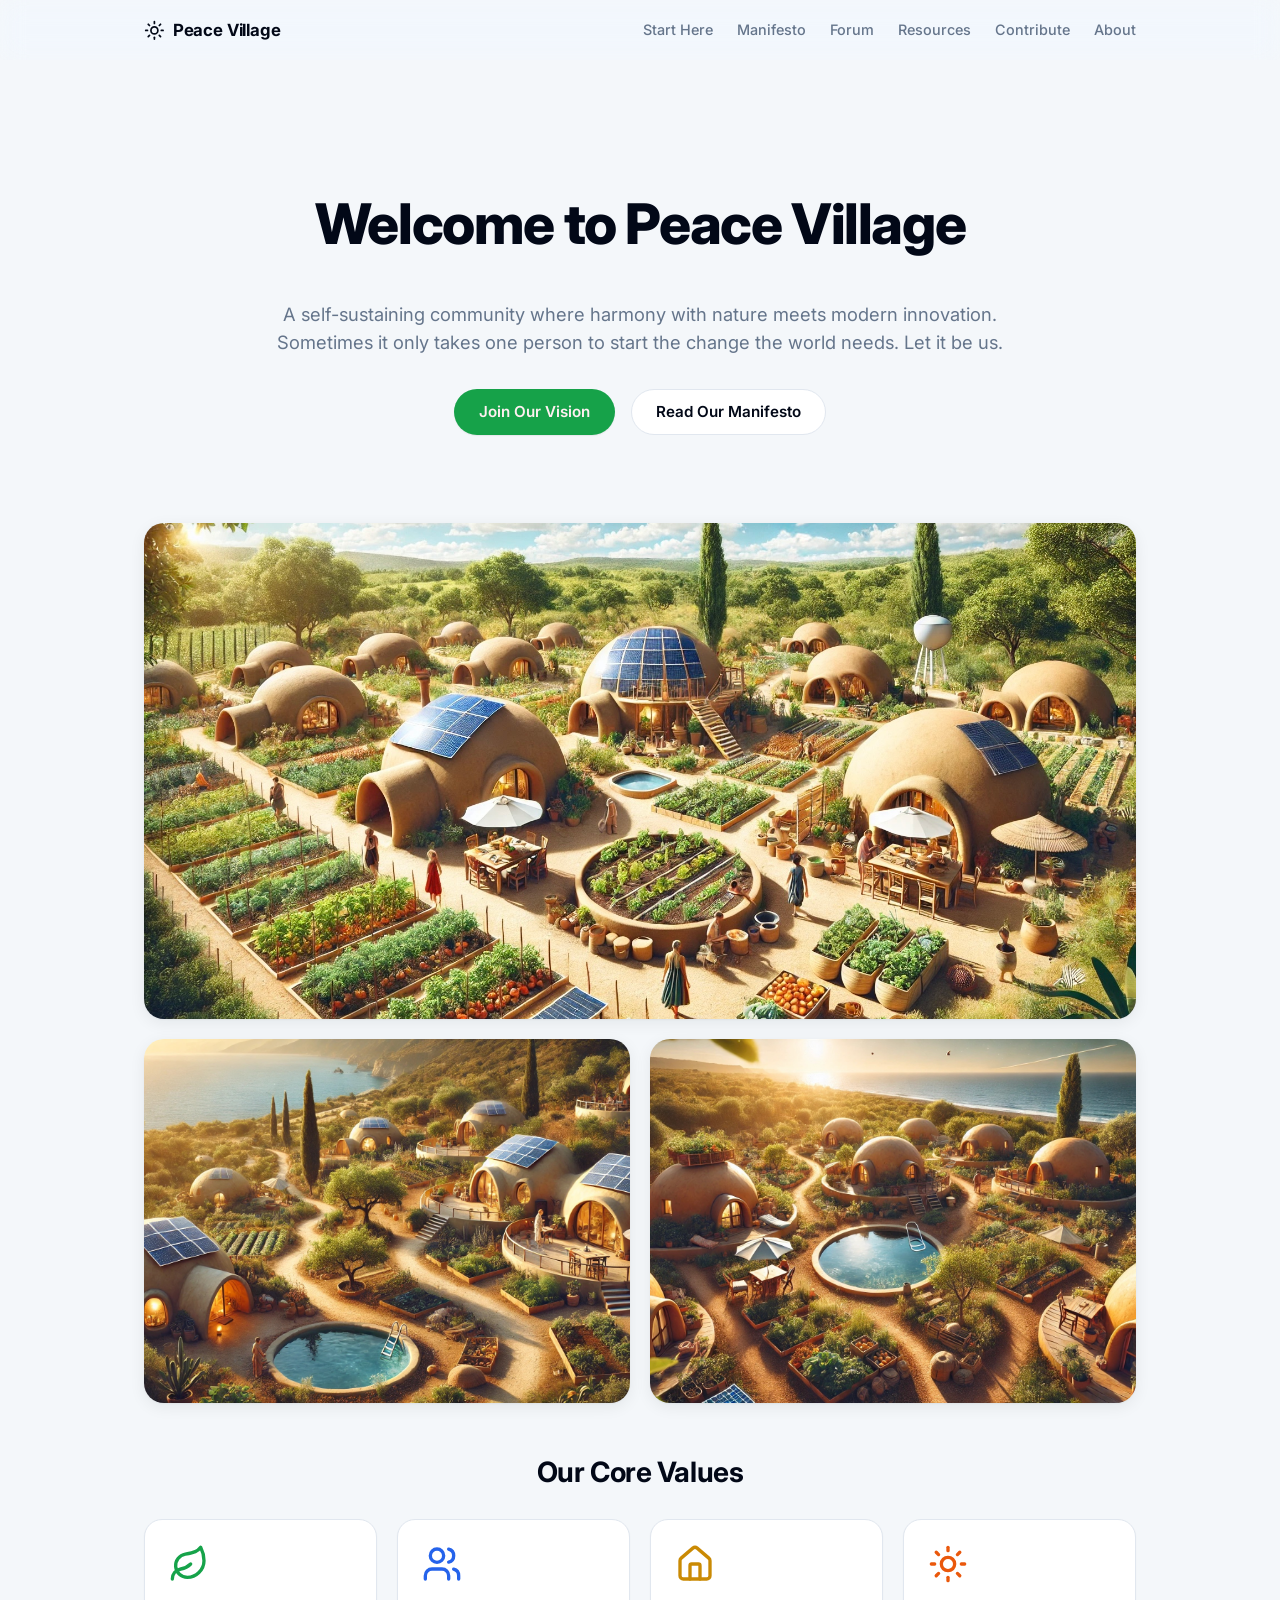
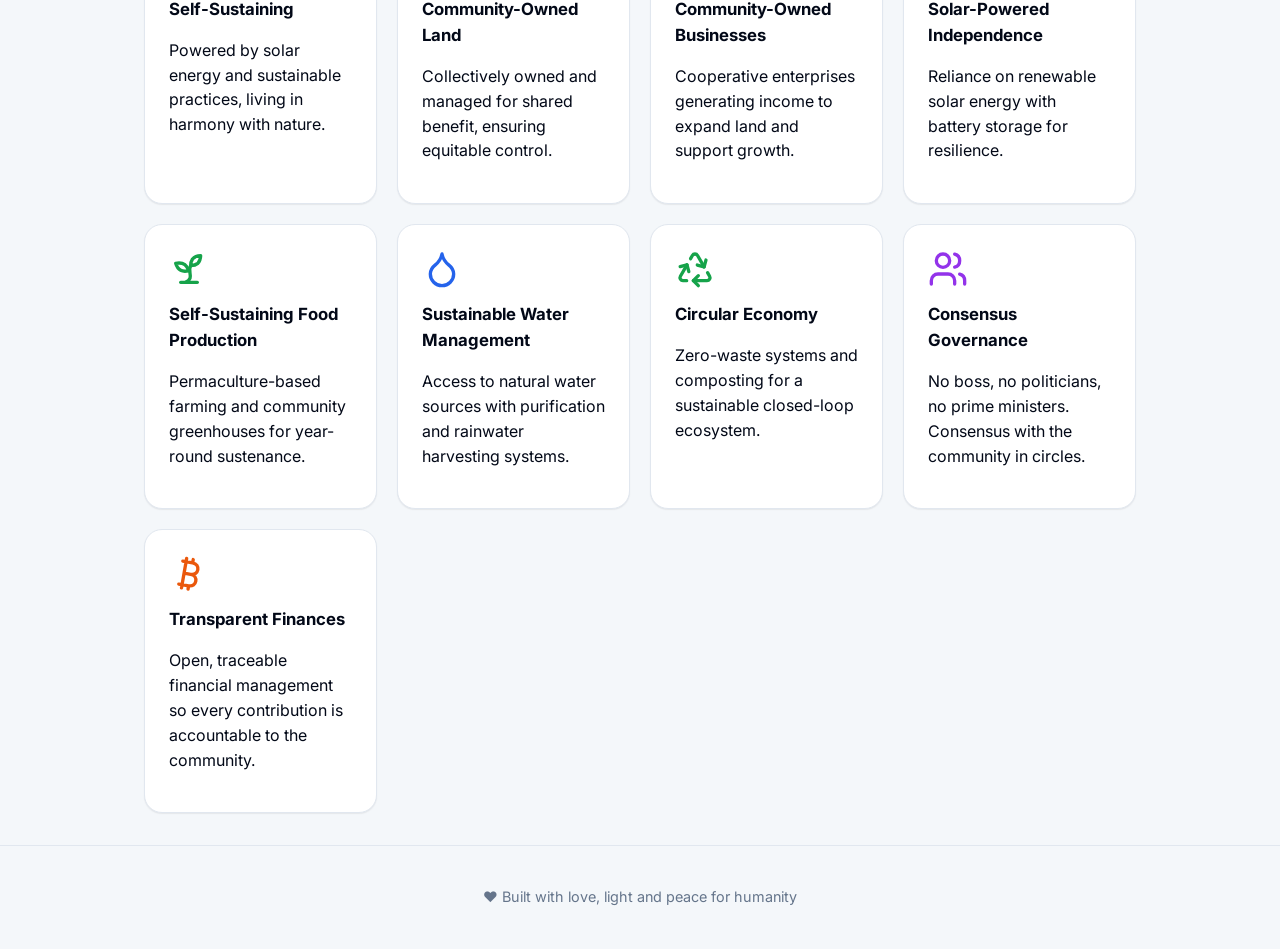
==== commit 0070a9a4: "Add Start Here beginner guide; expand Resources/Forum with 6 more topics - New start-here.html: a st" ====
--- a/index.html
+++ b/index.html
@@ -16,6 +16,7 @@
   <div class="container bar">
     <a href="index.html" class="brand"><svg class="brand-icon" viewBox="0 0 24 24" fill="none" stroke="currentColor" stroke-width="2" stroke-linecap="round" stroke-linejoin="round"><circle cx="12" cy="12" r="4"/><path d="M12 2v2"/><path d="M12 20v2"/><path d="m4.93 4.93 1.41 1.41"/><path d="m17.66 17.66 1.41 1.41"/><path d="M2 12h2"/><path d="M20 12h2"/><path d="m6.34 17.66-1.41 1.41"/><path d="m19.07 4.93-1.41 1.41"/></svg>Peace Village</a>
     <nav class="main-nav">
+      <a href="start-here.html">Start Here</a>
       <a href="manifesto.html">Manifesto</a>
       <a href="forum.html">Forum</a>
       <a href="resources.html">Resources</a>
--- a/assets/css/style.css
+++ b/assets/css/style.css
@@ -198,6 +198,37 @@
 .vision-gallery figure { margin: 0; border-radius: 1rem; overflow: hidden; aspect-ratio: 3/2; }
 .vision-gallery img { width: 100%; height: 100%; object-fit: cover; display: block; }
 
+/* Start Here — numbered step path for a complete beginner */
+.step-list { display: flex; flex-direction: column; gap: 1rem; margin-top: 2rem; }
+.step-card { display: flex; gap: 1.1rem; align-items: flex-start; }
+.step-num {
+  flex: 0 0 auto;
+  width: 2.25rem;
+  height: 2.25rem;
+  border-radius: 50%;
+  background: hsl(var(--primary));
+  color: hsl(var(--primary-foreground));
+  display: flex;
+  align-items: center;
+  justify-content: center;
+  font-weight: 700;
+  font-size: 0.95rem;
+}
+.step-body { flex: 1 1 auto; min-width: 0; }
+.step-body h3 { margin: 0 0 0.4rem; font-size: 1.1rem; }
+.step-body p { margin: 0 0 0.75rem; font-size: 0.95rem; color: hsl(var(--muted-foreground)); }
+.step-links { display: flex; flex-wrap: wrap; gap: 0.6rem 1.25rem; font-size: 0.88rem; }
+.step-links a { font-weight: 600; }
+.step-section-label {
+  margin: 2.25rem 0 0.5rem;
+  font-size: 0.78rem;
+  font-weight: 700;
+  letter-spacing: 0.06em;
+  text-transform: uppercase;
+  color: hsl(var(--muted-foreground));
+}
+.step-section-label:first-child { margin-top: 1rem; }
+
 /* Forms */
 label { display: block; font-weight: 600; font-size: 0.9rem; margin-bottom: 0.4rem; }
 input[type=text], input[type=email], input[type=tel], input[type=url], input[type=number], textarea, select {
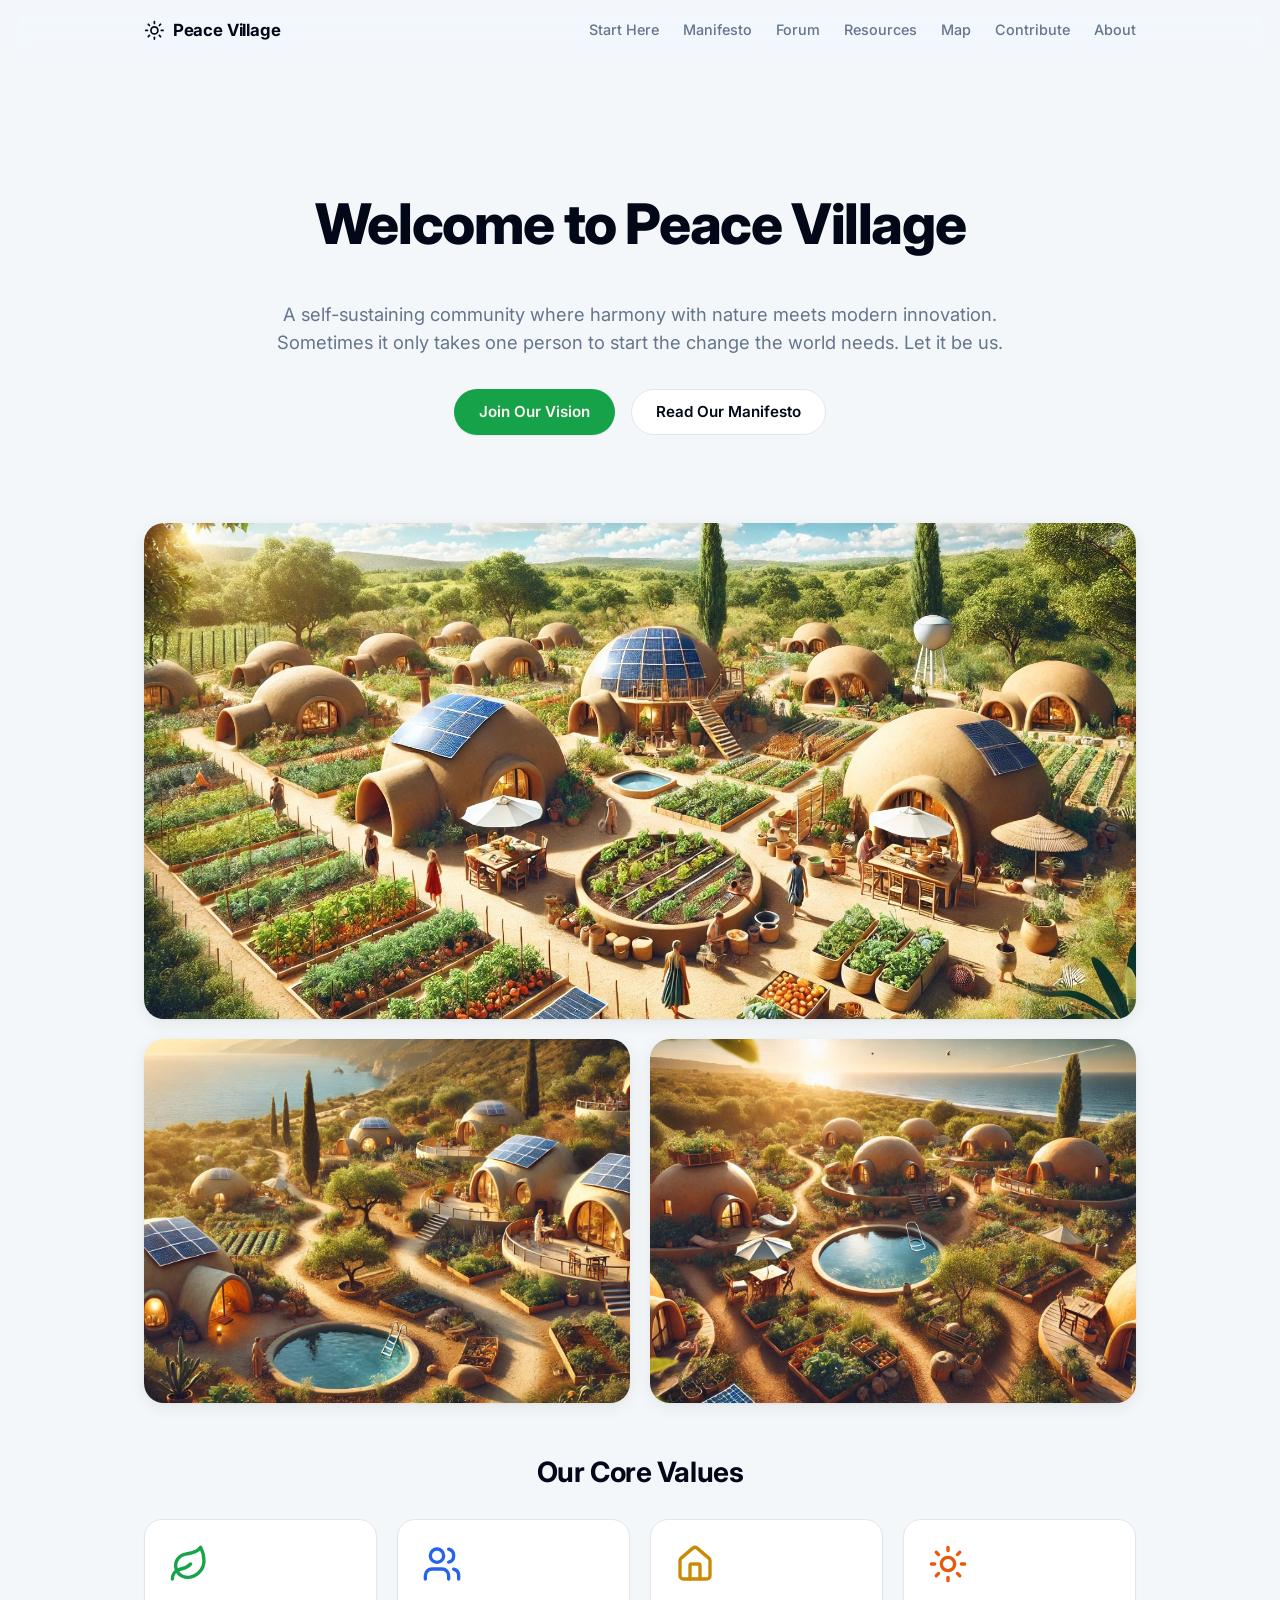
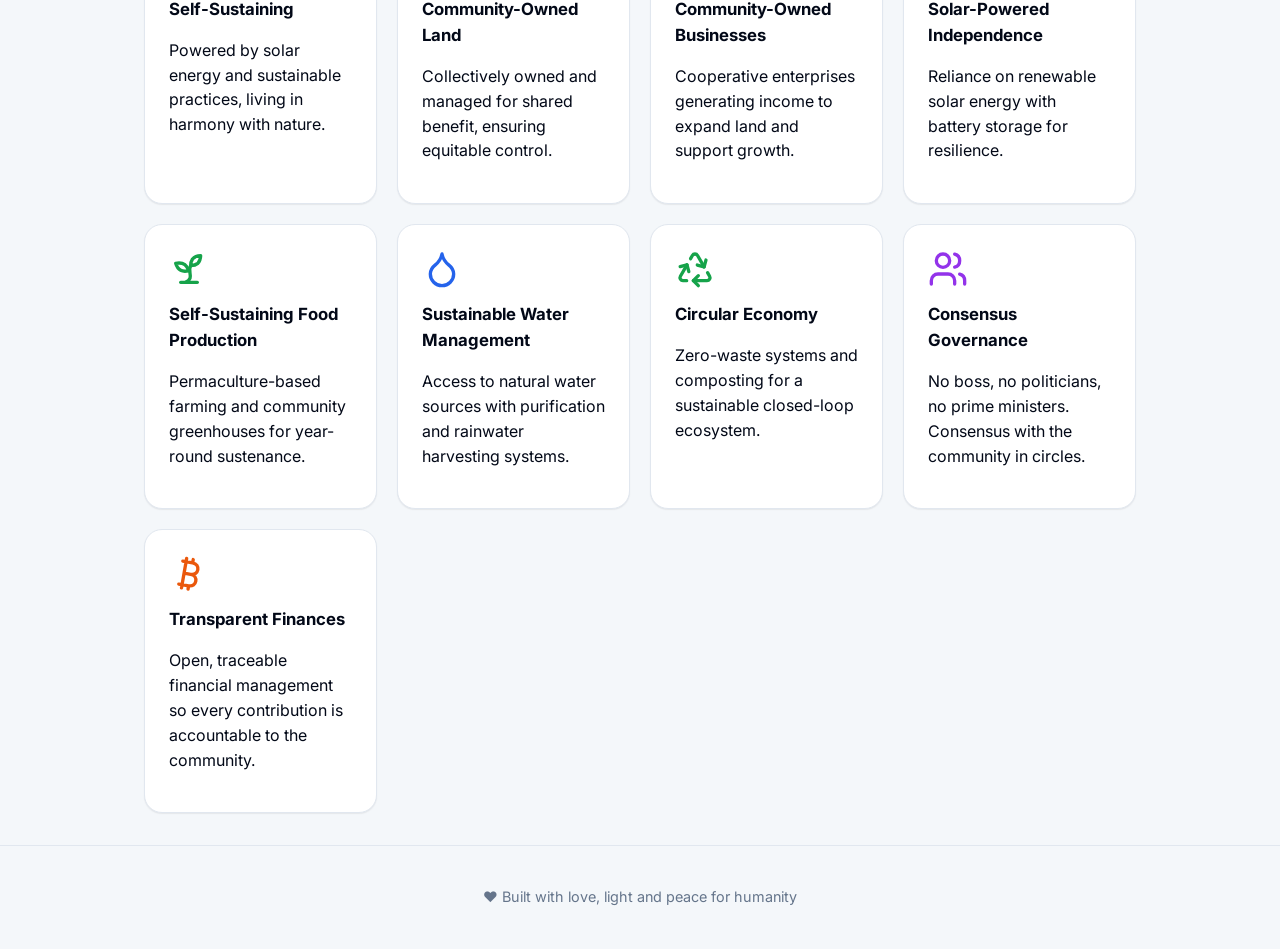
==== commit 89cd8f15: "Add Map page; record security-lockdown and coordinate migrations locally - New map.html (Leaflet + O" ====
--- a/index.html
+++ b/index.html
@@ -20,6 +20,7 @@
       <a href="manifesto.html">Manifesto</a>
       <a href="forum.html">Forum</a>
       <a href="resources.html">Resources</a>
+      <a href="map.html">Map</a>
       <a href="contribute.html">Contribute</a>
       <a href="about.html">About</a>
     </nav>
--- a/assets/css/style.css
+++ b/assets/css/style.css
@@ -244,7 +244,24 @@
 }
 input:hover, textarea:hover, select:hover { border-color: hsla(var(--primary), 0.4); }
 .field { margin-bottom: 1.1rem; }
+.field-row { display: flex; gap: 1rem; }
+.field-row .field { flex: 1 1 0; }
 .form-note { font-size: 0.85rem; color: hsl(var(--muted-foreground)); margin-top: 0.3rem; }
+.form-note a { font-weight: 600; }
+
+/* Map page */
+#map {
+  height: 480px;
+  width: 100%;
+  margin-top: 1.5rem;
+  border-radius: var(--radius);
+  border: 1px solid hsl(var(--border));
+  background: hsl(var(--muted));
+}
+.leaflet-popup-content-wrapper { border-radius: var(--radius); }
+.map-popup h3 { margin: 0 0 0.35rem; font-size: 1rem; }
+.map-popup p { margin: 0 0 0.4rem; font-size: 0.88rem; }
+.map-popup .badge { margin-right: 0.25rem; }
 
 /* Load more (resources / forum pagination) */
 .load-more-wrap { display: flex; justify-content: center; margin-top: 1.75rem; }
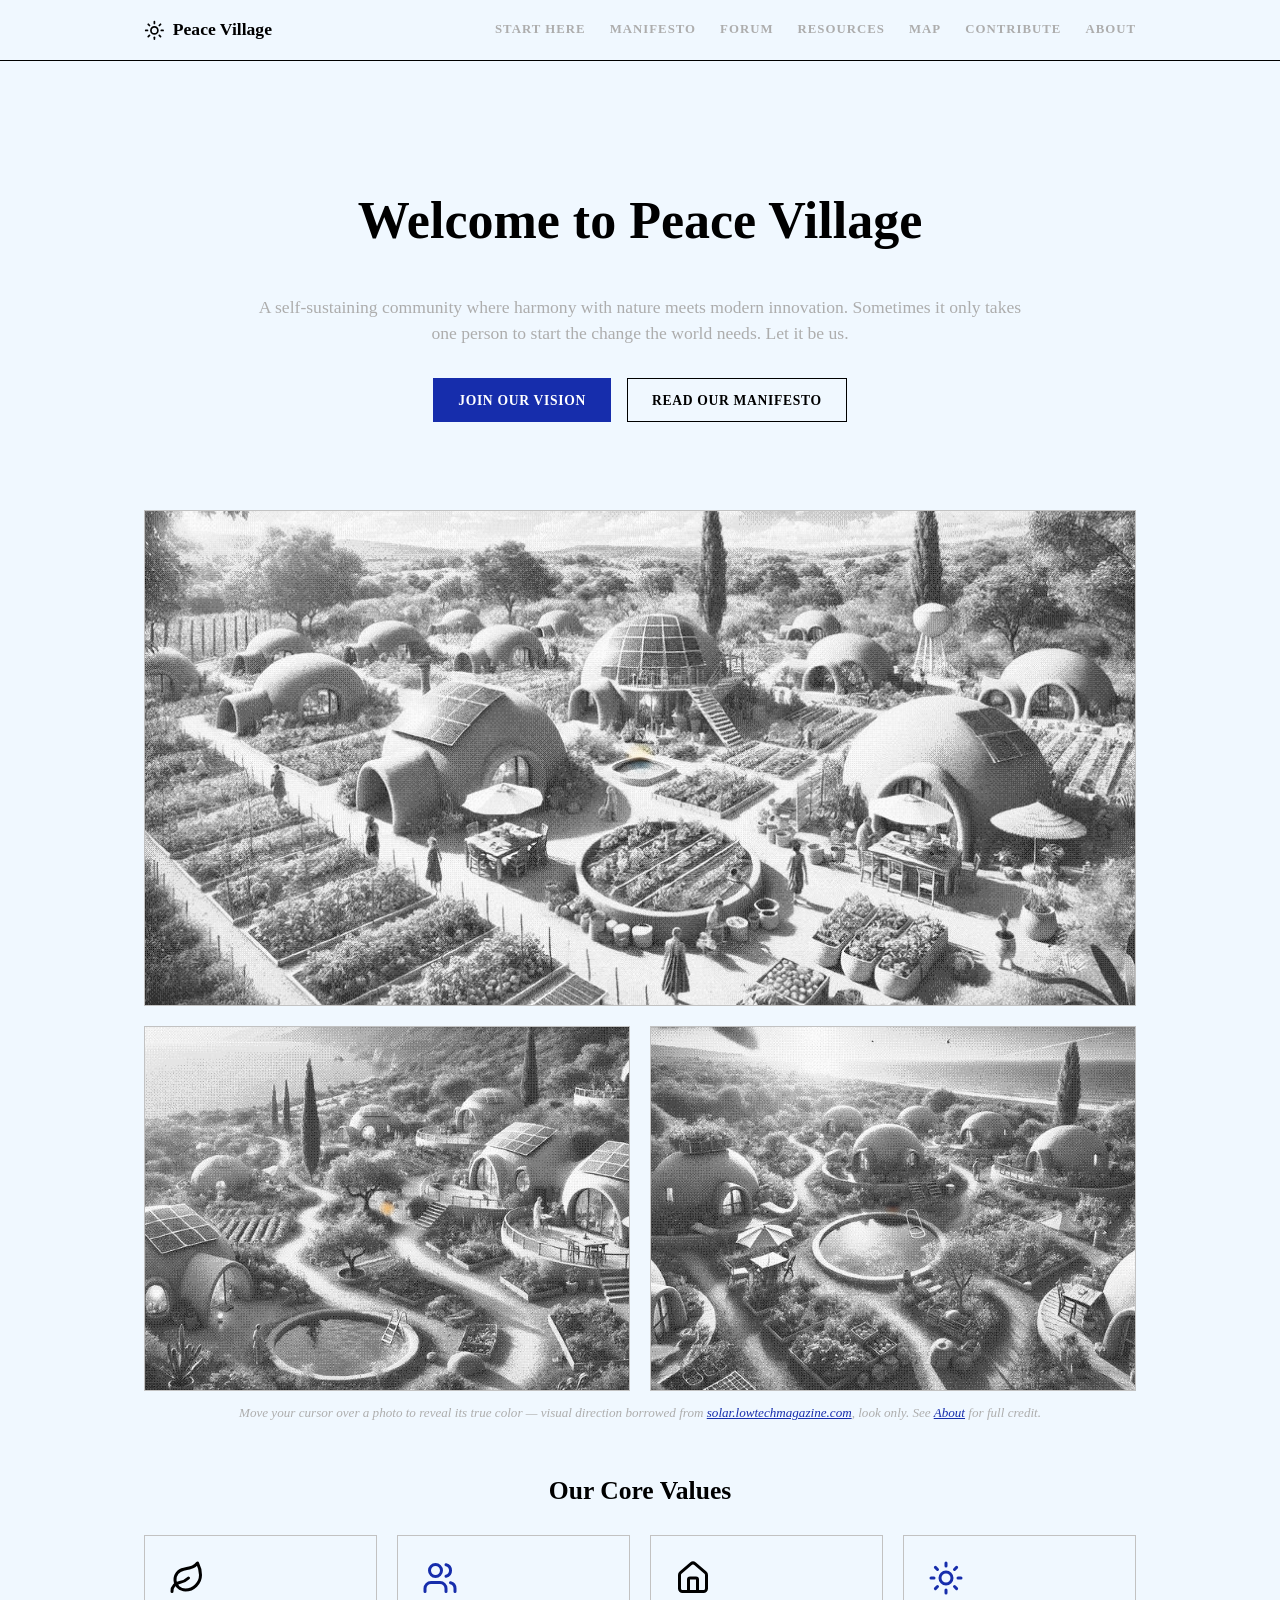
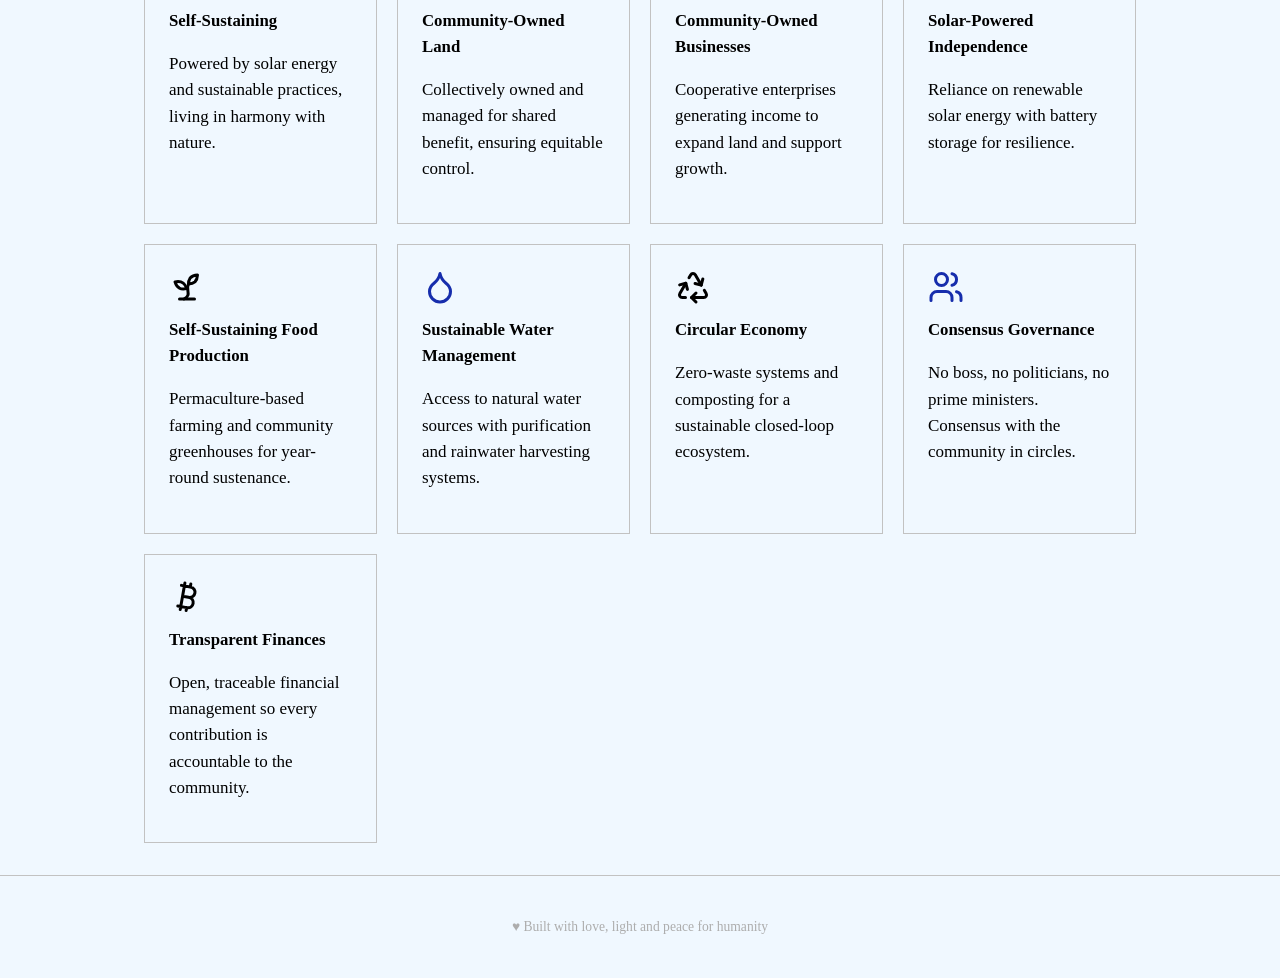
==== commit 14bc93de: "Redesign site in a Low-Tech Magazine–inspired visual style Reworks the entire site's look and layout" ====
--- a/index.html
+++ b/index.html
@@ -5,9 +5,6 @@
 <meta name="viewport" content="width=device-width, initial-scale=1">
 <title>Peace Village</title>
 <meta name="description" content="A self-sustaining community where harmony with nature meets modern innovation.">
-<link rel="preconnect" href="https://fonts.googleapis.com">
-<link rel="preconnect" href="https://fonts.gstatic.com" crossorigin>
-<link href="https://fonts.googleapis.com/css2?family=Inter:wght@400;500;600;700;800&display=swap" rel="stylesheet">
 <link rel="stylesheet" href="assets/css/style.css">
 </head>
 <body>
@@ -42,63 +39,78 @@
     </section>
 
     <section class="hero-image">
-      <img src="assets/images/hero.jpg" alt="Peace Village — dome homes, gardens, and solar panels">
+      <div class="dither-reveal" data-reveal-size="22" style="width:100%;height:100%;">
+        <img class="color-layer" src="assets/images/hero-color.jpg" alt="Peace Village — dome homes, gardens, and solar panels">
+        <img class="dither-layer" src="assets/images/hero-dither.jpg" alt="">
+      </div>
     </section>
 
     <section class="hero-gallery">
       <div class="hero-image">
-        <img src="assets/images/vision-1.jpg" alt="Peace Village — dome homes by the coast at sunset">
+        <div class="dither-reveal" data-reveal-size="28" style="width:100%;height:100%;">
+          <img class="color-layer" src="assets/images/vision-1-color.jpg" alt="Peace Village — dome homes by the coast at sunset">
+          <img class="dither-layer" src="assets/images/vision-1-dither.jpg" alt="">
+        </div>
       </div>
       <div class="hero-image">
-        <img src="assets/images/vision-2.jpg" alt="Peace Village — dome homes with pools and gardens by the sea">
+        <div class="dither-reveal" data-reveal-size="28" style="width:100%;height:100%;">
+          <img class="color-layer" src="assets/images/vision-2-color.jpg" alt="Peace Village — dome homes with pools and gardens by the sea">
+          <img class="dither-layer" src="assets/images/vision-2-dither.jpg" alt="">
+        </div>
       </div>
     </section>
+
+    <p class="caption" style="text-align:center;color:hsl(var(--muted-foreground));font-size:0.82rem;font-style:italic;margin-top:0.75rem;">
+      Move your cursor over a photo to reveal its true color — visual direction borrowed from
+      <a href="https://solar.lowtechmagazine.com" target="_blank" rel="noopener">solar.lowtechmagazine.com</a>,
+      look only. See <a href="about.html">About</a> for full credit.
+    </p>
 
     <section>
       <h2 style="text-align:center;margin-top:3rem;">Our Core Values</h2>
       <div class="grid grid-3" style="margin-top:1.5rem;">
         <div class="card">
-          <svg class="card-icon icon-green" viewBox="0 0 24 24" fill="none" stroke="currentColor" stroke-width="2" stroke-linecap="round" stroke-linejoin="round"><path d="M11 20A7 7 0 0 1 9.8 6.1C15.5 5 17 4.48 19 2c1 2 2 4.18 2 8 0 5.5-4.78 10-10 10Z"/><path d="M2 21c0-3 1.85-5.36 5.08-6C9.5 14.52 12 13 13 12"/></svg>
+          <svg class="card-icon" viewBox="0 0 24 24" fill="none" stroke="currentColor" stroke-width="2" stroke-linecap="round" stroke-linejoin="round"><path d="M11 20A7 7 0 0 1 9.8 6.1C15.5 5 17 4.48 19 2c1 2 2 4.18 2 8 0 5.5-4.78 10-10 10Z"/><path d="M2 21c0-3 1.85-5.36 5.08-6C9.5 14.52 12 13 13 12"/></svg>
           <strong>Self-Sustaining</strong>
           <p>Powered by solar energy and sustainable practices, living in harmony with nature.</p>
         </div>
         <div class="card">
-          <svg class="card-icon icon-blue" viewBox="0 0 24 24" fill="none" stroke="currentColor" stroke-width="2" stroke-linecap="round" stroke-linejoin="round"><path d="M16 21v-2a4 4 0 0 0-4-4H6a4 4 0 0 0-4 4v2"/><circle cx="9" cy="7" r="4"/><path d="M22 21v-2a4 4 0 0 0-3-3.87"/><path d="M16 3.13a4 4 0 0 1 0 7.75"/></svg>
+          <svg class="card-icon icon-accent" viewBox="0 0 24 24" fill="none" stroke="currentColor" stroke-width="2" stroke-linecap="round" stroke-linejoin="round"><path d="M16 21v-2a4 4 0 0 0-4-4H6a4 4 0 0 0-4 4v2"/><circle cx="9" cy="7" r="4"/><path d="M22 21v-2a4 4 0 0 0-3-3.87"/><path d="M16 3.13a4 4 0 0 1 0 7.75"/></svg>
           <strong>Community-Owned Land</strong>
           <p>Collectively owned and managed for shared benefit, ensuring equitable control.</p>
         </div>
         <div class="card">
-          <svg class="card-icon icon-yellow" viewBox="0 0 24 24" fill="none" stroke="currentColor" stroke-width="2" stroke-linecap="round" stroke-linejoin="round"><path d="M15 21v-8a1 1 0 0 0-1-1h-4a1 1 0 0 0-1 1v8"/><path d="M3 10a2 2 0 0 1 .709-1.528l7-5.999a2 2 0 0 1 2.582 0l7 5.999A2 2 0 0 1 21 10v9a2 2 0 0 1-2 2H5a2 2 0 0 1-2-2z"/></svg>
+          <svg class="card-icon" viewBox="0 0 24 24" fill="none" stroke="currentColor" stroke-width="2" stroke-linecap="round" stroke-linejoin="round"><path d="M15 21v-8a1 1 0 0 0-1-1h-4a1 1 0 0 0-1 1v8"/><path d="M3 10a2 2 0 0 1 .709-1.528l7-5.999a2 2 0 0 1 2.582 0l7 5.999A2 2 0 0 1 21 10v9a2 2 0 0 1-2 2H5a2 2 0 0 1-2-2z"/></svg>
           <strong>Community-Owned Businesses</strong>
           <p>Cooperative enterprises generating income to expand land and support growth.</p>
         </div>
         <div class="card">
-          <svg class="card-icon icon-orange" viewBox="0 0 24 24" fill="none" stroke="currentColor" stroke-width="2" stroke-linecap="round" stroke-linejoin="round"><circle cx="12" cy="12" r="4"/><path d="M12 2v2"/><path d="M12 20v2"/><path d="m4.93 4.93 1.41 1.41"/><path d="m17.66 17.66 1.41 1.41"/><path d="M2 12h2"/><path d="M20 12h2"/><path d="m6.34 17.66-1.41 1.41"/><path d="m19.07 4.93-1.41 1.41"/></svg>
+          <svg class="card-icon icon-accent" viewBox="0 0 24 24" fill="none" stroke="currentColor" stroke-width="2" stroke-linecap="round" stroke-linejoin="round"><circle cx="12" cy="12" r="4"/><path d="M12 2v2"/><path d="M12 20v2"/><path d="m4.93 4.93 1.41 1.41"/><path d="m17.66 17.66 1.41 1.41"/><path d="M2 12h2"/><path d="M20 12h2"/><path d="m6.34 17.66-1.41 1.41"/><path d="m19.07 4.93-1.41 1.41"/></svg>
           <strong>Solar-Powered Independence</strong>
           <p>Reliance on renewable solar energy with battery storage for resilience.</p>
         </div>
         <div class="card">
-          <svg class="card-icon icon-green" viewBox="0 0 24 24" fill="none" stroke="currentColor" stroke-width="2" stroke-linecap="round" stroke-linejoin="round"><path d="M7 20h10"/><path d="M10 20c5.5-2.5.8-6.4 3-10"/><path d="M9.5 9.4c1.1.8 1.8 2.2 2.3 3.7-2 .4-3.5.4-4.8-.3-1.2-.6-2.3-1.9-3-4.2 2.8-.5 4.4 0 5.5.8z"/><path d="M14.1 6a7 7 0 0 0-1.1 4c1.9-.1 3.3-.6 4.3-1.4 1-1 1.6-2.3 1.7-4.6-2.7.1-4 1-4.9 2z"/></svg>
+          <svg class="card-icon" viewBox="0 0 24 24" fill="none" stroke="currentColor" stroke-width="2" stroke-linecap="round" stroke-linejoin="round"><path d="M7 20h10"/><path d="M10 20c5.5-2.5.8-6.4 3-10"/><path d="M9.5 9.4c1.1.8 1.8 2.2 2.3 3.7-2 .4-3.5.4-4.8-.3-1.2-.6-2.3-1.9-3-4.2 2.8-.5 4.4 0 5.5.8z"/><path d="M14.1 6a7 7 0 0 0-1.1 4c1.9-.1 3.3-.6 4.3-1.4 1-1 1.6-2.3 1.7-4.6-2.7.1-4 1-4.9 2z"/></svg>
           <strong>Self-Sustaining Food Production</strong>
           <p>Permaculture-based farming and community greenhouses for year-round sustenance.</p>
         </div>
         <div class="card">
-          <svg class="card-icon icon-blue" viewBox="0 0 24 24" fill="none" stroke="currentColor" stroke-width="2" stroke-linecap="round" stroke-linejoin="round"><path d="M12 22a7 7 0 0 0 7-7c0-2-1-3.9-3-5.5s-3.5-4-4-6.5c-.5 2.5-2 4.9-4 6.5C6 11.1 5 13 5 15a7 7 0 0 0 7 7z"/></svg>
+          <svg class="card-icon icon-accent" viewBox="0 0 24 24" fill="none" stroke="currentColor" stroke-width="2" stroke-linecap="round" stroke-linejoin="round"><path d="M12 22a7 7 0 0 0 7-7c0-2-1-3.9-3-5.5s-3.5-4-4-6.5c-.5 2.5-2 4.9-4 6.5C6 11.1 5 13 5 15a7 7 0 0 0 7 7z"/></svg>
           <strong>Sustainable Water Management</strong>
           <p>Access to natural water sources with purification and rainwater harvesting systems.</p>
         </div>
         <div class="card">
-          <svg class="card-icon icon-green" viewBox="0 0 24 24" fill="none" stroke="currentColor" stroke-width="2" stroke-linecap="round" stroke-linejoin="round"><path d="M7 19H4.815a1.83 1.83 0 0 1-1.57-.881 1.785 1.785 0 0 1-.004-1.784L7.196 9.5"/><path d="M11 19h8.203a1.83 1.83 0 0 0 1.556-.89 1.784 1.784 0 0 0 0-1.775l-1.226-2.12"/><path d="m14 16-3 3 3 3"/><path d="M8.293 13.596 7.196 9.5 3.1 10.598"/><path d="m9.344 5.811 1.093-1.892A1.83 1.83 0 0 1 11.985 3a1.784 1.784 0 0 1 1.546.888l3.943 6.843"/><path d="m13.378 9.633 4.096 1.098 1.097-4.096"/></svg>
+          <svg class="card-icon" viewBox="0 0 24 24" fill="none" stroke="currentColor" stroke-width="2" stroke-linecap="round" stroke-linejoin="round"><path d="M7 19H4.815a1.83 1.83 0 0 1-1.57-.881 1.785 1.785 0 0 1-.004-1.784L7.196 9.5"/><path d="M11 19h8.203a1.83 1.83 0 0 0 1.556-.89 1.784 1.784 0 0 0 0-1.775l-1.226-2.12"/><path d="m14 16-3 3 3 3"/><path d="M8.293 13.596 7.196 9.5 3.1 10.598"/><path d="m9.344 5.811 1.093-1.892A1.83 1.83 0 0 1 11.985 3a1.784 1.784 0 0 1 1.546.888l3.943 6.843"/><path d="m13.378 9.633 4.096 1.098 1.097-4.096"/></svg>
           <strong>Circular Economy</strong>
           <p>Zero-waste systems and composting for a sustainable closed-loop ecosystem.</p>
         </div>
         <div class="card">
-          <svg class="card-icon icon-purple" viewBox="0 0 24 24" fill="none" stroke="currentColor" stroke-width="2" stroke-linecap="round" stroke-linejoin="round"><path d="M16 21v-2a4 4 0 0 0-4-4H6a4 4 0 0 0-4 4v2"/><circle cx="9" cy="7" r="4"/><path d="M22 21v-2a4 4 0 0 0-3-3.87"/><path d="M16 3.13a4 4 0 0 1 0 7.75"/></svg>
+          <svg class="card-icon icon-accent" viewBox="0 0 24 24" fill="none" stroke="currentColor" stroke-width="2" stroke-linecap="round" stroke-linejoin="round"><path d="M16 21v-2a4 4 0 0 0-4-4H6a4 4 0 0 0-4 4v2"/><circle cx="9" cy="7" r="4"/><path d="M22 21v-2a4 4 0 0 0-3-3.87"/><path d="M16 3.13a4 4 0 0 1 0 7.75"/></svg>
           <strong>Consensus Governance</strong>
           <p>No boss, no politicians, no prime ministers. Consensus with the community in circles.</p>
         </div>
         <div class="card">
-          <svg class="card-icon icon-orange" viewBox="0 0 24 24" fill="none" stroke="currentColor" stroke-width="2" stroke-linecap="round" stroke-linejoin="round"><path d="M11.767 19.089c4.924.868 6.14-6.025 1.216-6.894m-1.216 6.894L5.86 18.047m5.908 1.042-.347 1.97m1.563-8.864c4.924.869 6.14-6.025 1.215-6.893m-1.215 6.893-3.94-.694m5.155-6.2L8.29 4.26m5.908 1.042.348-1.97M7.48 20.364l3.126-17.727"/></svg>
+          <svg class="card-icon" viewBox="0 0 24 24" fill="none" stroke="currentColor" stroke-width="2" stroke-linecap="round" stroke-linejoin="round"><path d="M11.767 19.089c4.924.868 6.14-6.025 1.216-6.894m-1.216 6.894L5.86 18.047m5.908 1.042-.347 1.97m1.563-8.864c4.924.869 6.14-6.025 1.215-6.893m-1.215 6.893-3.94-.694m5.155-6.2L8.29 4.26m5.908 1.042.348-1.97M7.48 20.364l3.126-17.727"/></svg>
           <strong>Transparent Finances</strong>
           <p>Open, traceable financial management so every contribution is accountable to the community.</p>
         </div>
@@ -114,5 +126,6 @@
 </footer>
 
 <script src="assets/js/site.js"></script>
+<script src="assets/js/dither-reveal.js"></script>
 </body>
 </html>
--- a/assets/css/style.css
+++ b/assets/css/style.css
@@ -1,20 +1,25 @@
-/* Peace Village — shared stylesheet. No build step: plain CSS, edit directly. */
+/* Peace Village — shared stylesheet. No build step: plain CSS, edit directly.
+   Visual direction: Low-Tech Magazine's solar site (solar.lowtechmagazine.com) — alice-blue
+   background, black text, a no-webfont serif stack, near-zero accent color, flat (unrounded,
+   unshadowed) components, and dithered/color-reveal photography. Look only: Peace Village still
+   runs on ordinary grid-powered GitHub Pages hosting — see the About page footer for credit. */
 
 :root {
-  --background: 0 0% 100%;
-  --foreground: 222 84% 5%;
-  --muted: 210 40% 97%;
-  --muted-foreground: 215 16% 47%;
-  --card: 0 0% 100%;
-  --border: 214 32% 91%;
-  --primary: 142 76% 36%;
-  --primary-foreground: 356 100% 97%;
-  --secondary: 210 40% 96%;
-  --secondary-foreground: 222 47% 11%;
-  --destructive: 0 84% 60%;
-  --radius: 0.875rem;        /* Apple-style continuous corner radius */
-  --shadow-sm: 0 1px 2px hsla(222, 20%, 10%, 0.04), 0 1px 1px hsla(222, 20%, 10%, 0.03);
-  --shadow-md: 0 4px 16px hsla(222, 30%, 10%, 0.07), 0 1px 2px hsla(222, 30%, 10%, 0.04);
+  --background: 0 0% 100%;        /* white — cards, inputs */
+  --foreground: 0 0% 0%;          /* black text */
+  --muted: 208 100% 97%;          /* #f0f8ff — the page's "sky" background */
+  --muted-foreground: 0 0% 68%;   /* #adadad — captions, meta, secondary text */
+  --card: 208 100% 97%;           /* cards sit flush with the page, bordered only */
+  --border: 0 0% 76%;
+  --primary: 231 77% 38%;         /* #162dab — link/accent blue */
+  --primary-foreground: 0 0% 100%;
+  --secondary: 0 0% 92%;
+  --secondary-foreground: 0 0% 0%;
+  --destructive: 4 95% 42%;       /* #d11305 — error accent */
+  --success: 169 100% 21%;        /* #006951 — success accent */
+  --radius: 0;                    /* flat corners throughout */
+  --shadow-sm: none;
+  --shadow-md: none;
   --ease: cubic-bezier(0.22, 1, 0.36, 1);
 }
 
@@ -30,9 +35,8 @@
 }
 
 body {
-  /* Inter — matches the v0 reference site's font, loaded via Google Fonts (see each page's <head>) */
-  font-family: Inter, -apple-system, "SF Pro Text", "Segoe UI", Roboto, Helvetica, Arial, sans-serif;
-  -webkit-font-smoothing: antialiased;
+  /* No webfont — the browser's own default serif, same choice solar.lowtechmagazine.com makes. */
+  font-family: Georgia, "Times New Roman", Times, serif;
   text-rendering: optimizeLegibility;
   background: hsl(var(--muted));
   color: hsl(var(--foreground));
@@ -40,15 +44,17 @@
   flex-direction: column;
   min-height: 100vh;
   line-height: 1.55;
-}
-
-a { color: inherit; }
-
-/* Visible, Apple-style focus ring instead of the browser default outline */
+  font-size: 1.0625rem;
+}
+
+a { color: hsl(var(--primary)); text-decoration: underline; text-decoration-thickness: 1px; }
+a:hover { color: #0c1d73; }
+.site-header a, .main-nav a, .brand, .btn, .tab-btn { text-decoration: none; }
+
+/* Visible focus ring instead of the browser default outline */
 a:focus-visible, button:focus-visible, input:focus-visible, select:focus-visible, textarea:focus-visible {
   outline: none;
   box-shadow: 0 0 0 3px hsla(var(--primary), 0.35);
-  border-radius: 0.3rem;
 }
 
 .container {
@@ -58,15 +64,13 @@
   padding: 0 1rem;
 }
 
-/* Header */
+/* Header — flat, no blur/glass; a plain rule under it, like a page header, not a floating bar */
 .site-header {
   position: sticky;
   top: 0;
   z-index: 50;
-  background: hsla(var(--background), 0.8);
-  backdrop-filter: saturate(180%) blur(12px);
-  -webkit-backdrop-filter: saturate(180%) blur(12px);
-  border-bottom: 1px solid hsla(var(--border), 0.8);
+  background: hsl(var(--muted));
+  border-bottom: 1px solid hsl(var(--foreground));
 }
 .site-header .bar {
   display: flex;
@@ -76,13 +80,12 @@
 }
 .brand {
   font-weight: 700;
-  font-size: 1.05rem;
-  letter-spacing: -0.01em;
-  text-decoration: none;
+  font-size: 1.1rem;
   display: flex;
   align-items: center;
   gap: 0.5rem;
   white-space: nowrap;
+  color: hsl(var(--foreground));
 }
 .brand-icon { width: 1.3rem; height: 1.3rem; flex-shrink: 0; }
 .main-nav {
@@ -90,18 +93,19 @@
   flex-wrap: wrap;
   gap: 1.5rem;
   margin-left: auto;
+  text-transform: uppercase;
+  letter-spacing: 0.06em;
 }
 .main-nav a {
   position: relative;
-  font-size: 0.9rem;
-  font-weight: 500;
-  text-decoration: none;
+  font-size: 0.8rem;
+  font-weight: 700;
   padding: 0.25rem 0;
   color: hsl(var(--muted-foreground));
   transition: color 0.15s var(--ease);
 }
-.main-nav a:hover { color: hsl(var(--foreground)); text-decoration: none; }
-.main-nav a.active { color: hsl(var(--foreground)); font-weight: 600; }
+.main-nav a:hover { color: hsl(var(--foreground)); }
+.main-nav a.active { color: hsl(var(--primary)); }
 .main-nav a.active::after {
   content: "";
   position: absolute;
@@ -130,124 +134,133 @@
   align-items: center;
   justify-content: center;
   gap: 0.5rem;
-  font-size: 0.9rem;
+  font-size: 0.85rem;
   color: hsl(var(--muted-foreground));
 }
 
-/* Typography — tighter tracking on display sizes, generous body leading (Apple HIG type scale) */
-h1 { font-size: 2.5rem; font-weight: 800; letter-spacing: -0.025em; line-height: 1.08; }
-h2 { font-size: 1.75rem; font-weight: 700; letter-spacing: -0.015em; margin-top: 2.5rem; }
-h3 { letter-spacing: -0.01em; }
-.lead { font-size: 1.15rem; line-height: 1.5; color: hsl(var(--muted-foreground)); }
-
-/* Buttons — min 44px touch target, Apple-style continuous radius, spring-like ease */
+/* Typography — serif display sizes, generous body leading, uppercase section labels */
+h1 { font-size: 2.5rem; font-weight: 700; line-height: 1.12; }
+h2 { font-size: 1.6rem; font-weight: 700; margin-top: 2.5rem; }
+h3 { font-weight: 700; }
+.lead { font-size: 1.1rem; line-height: 1.5; color: hsl(var(--muted-foreground)); }
+
+/* Buttons — flat rectangles, no pill radius, no drop shadow */
 .btn {
   display: inline-flex;
   align-items: center;
   justify-content: center;
   gap: 0.5rem;
   min-height: 2.75rem;
-  border-radius: 999px;
+  border-radius: var(--radius);
   padding: 0.65rem 1.5rem;
-  font-weight: 600;
-  font-size: 0.95rem;
-  text-decoration: none;
-  border: 1px solid transparent;
+  font-weight: 700;
+  font-size: 0.85rem;
+  text-transform: uppercase;
+  letter-spacing: 0.05em;
+  border: 1px solid hsl(var(--foreground));
   cursor: pointer;
-  transition: transform 0.15s var(--ease), opacity 0.15s var(--ease), background-color 0.15s var(--ease);
-}
-.btn-primary { background: hsl(var(--primary)); color: hsl(var(--primary-foreground)); box-shadow: var(--shadow-sm); }
-.btn-primary:hover { opacity: 0.92; }
-.btn-primary:active { transform: scale(0.97); }
-.btn-outline { background: hsl(var(--background)); border-color: hsl(var(--border)); color: hsl(var(--foreground)); }
+  transition: opacity 0.15s var(--ease), background-color 0.15s var(--ease);
+}
+.btn-primary { background: hsl(var(--primary)); color: hsl(var(--primary-foreground)); border-color: hsl(var(--primary)); }
+.btn-primary:hover { opacity: 0.85; }
+.btn-outline { background: hsl(var(--muted)); border-color: hsl(var(--foreground)); color: hsl(var(--foreground)); }
 .btn-outline:hover { background: hsl(var(--secondary)); }
-.btn-outline:active { transform: scale(0.97); }
-
-/* Cards — soft elevation instead of a hard border, subtle lift on hover */
+
+/* Cards — flush with the page, bordered only, no elevation */
 .card {
   background: hsl(var(--card));
   border: 1px solid hsl(var(--border));
-  border-radius: calc(var(--radius) + 0.25rem);
+  border-radius: var(--radius);
   padding: 1.5rem;
-  box-shadow: var(--shadow-sm);
-  transition: box-shadow 0.2s var(--ease), transform 0.2s var(--ease);
+  transition: border-color 0.2s var(--ease);
 }
 .grid { display: grid; gap: 1.25rem; }
 .grid-3 { grid-template-columns: repeat(auto-fit, minmax(220px, 1fr)); }
-.grid-3 .card:hover, .post.card:hover { box-shadow: var(--shadow-md); transform: translateY(-1px); }
+.grid-3 .card:hover, .post.card:hover { border-color: hsl(var(--foreground)); }
 
 /* Hero */
 .hero { text-align: center; padding: 3.5rem 0 2.5rem; }
 .hero-actions { margin-top: 2rem; display: flex; flex-wrap: wrap; gap: 1rem; justify-content: center; }
-.hero-image { border-radius: 1.25rem; overflow: hidden; aspect-ratio: 2/1; margin-top: 3rem; box-shadow: var(--shadow-md); }
+.hero-image { border-radius: var(--radius); overflow: hidden; aspect-ratio: 2/1; margin-top: 3rem; border: 1px solid hsl(var(--border)); }
 .hero-image img { width: 100%; height: 100%; object-fit: cover; display: block; }
 
 .hero-gallery { display: grid; grid-template-columns: 1fr 1fr; gap: 1.25rem; margin-top: 1.25rem; }
 .hero-gallery .hero-image { margin-top: 0; aspect-ratio: 4/3; }
 
-.card-icon { display: block; width: 2.5rem; height: 2.5rem; margin-bottom: 0.75rem; }
+.card-icon { display: block; width: 2.25rem; height: 2.25rem; margin-bottom: 0.75rem; color: hsl(var(--foreground)); }
 .card > strong { display: block; font-size: 1.05rem; margin-bottom: 0.4rem; }
-.card-icon.icon-green { color: #16a34a; }
-.card-icon.icon-blue { color: #2563eb; }
-.card-icon.icon-yellow { color: #ca8a04; }
-.card-icon.icon-orange { color: #ea580c; }
-.card-icon.icon-purple { color: #9333ea; }
+/* Near-zero color: every card icon is black by default; this one class is the only accent. */
+.card-icon.icon-accent { color: hsl(var(--primary)); }
 
 /* Vision gallery (2 images side by side, stacks on narrow screens) */
 .vision-gallery { display: grid; grid-template-columns: repeat(auto-fit, minmax(260px, 1fr)); gap: 1.25rem; margin: 2rem 0; }
-.vision-gallery figure { margin: 0; border-radius: 1rem; overflow: hidden; aspect-ratio: 3/2; }
+.vision-gallery figure { margin: 0; border-radius: var(--radius); overflow: hidden; aspect-ratio: 3/2; border: 1px solid hsl(var(--border)); }
 .vision-gallery img { width: 100%; height: 100%; object-fit: cover; display: block; }
+
+/* Cursor dither-reveal — every real photo is colorless (dithered) by default; a circular lens
+   around the cursor reveals the true-color image underneath it. Driven by assets/js/dither-reveal.js
+   setting --mx/--my (cursor position, %) and --r (lens radius, %) on the element. Visual technique
+   only, reimplemented from scratch — see the About page for full credit to Low-Tech Magazine. */
+.dither-reveal { position: relative; overflow: hidden; cursor: crosshair; display: block; }
+.dither-reveal .color-layer { display: block; width: 100%; height: 100%; object-fit: cover; }
+.dither-reveal .dither-layer {
+  position: absolute; inset: 0; width: 100%; height: 100%; object-fit: cover;
+  -webkit-mask-image: radial-gradient(circle at var(--mx, 50%) var(--my, 50%),
+    transparent 0%, transparent calc(var(--r, 0%) - 3%), black calc(var(--r, 0%) + 3%));
+  mask-image: radial-gradient(circle at var(--mx, 50%) var(--my, 50%),
+    transparent 0%, transparent calc(var(--r, 0%) - 3%), black calc(var(--r, 0%) + 3%));
+}
 
 /* Start Here — numbered step path for a complete beginner */
 .step-list { display: flex; flex-direction: column; gap: 1rem; margin-top: 2rem; }
 .step-card { display: flex; gap: 1.1rem; align-items: flex-start; }
 .step-num {
   flex: 0 0 auto;
-  width: 2.25rem;
-  height: 2.25rem;
-  border-radius: 50%;
+  width: 2.1rem;
+  height: 2.1rem;
+  border-radius: var(--radius);
   background: hsl(var(--primary));
   color: hsl(var(--primary-foreground));
   display: flex;
   align-items: center;
   justify-content: center;
   font-weight: 700;
-  font-size: 0.95rem;
+  font-size: 0.9rem;
 }
 .step-body { flex: 1 1 auto; min-width: 0; }
 .step-body h3 { margin: 0 0 0.4rem; font-size: 1.1rem; }
 .step-body p { margin: 0 0 0.75rem; font-size: 0.95rem; color: hsl(var(--muted-foreground)); }
-.step-links { display: flex; flex-wrap: wrap; gap: 0.6rem 1.25rem; font-size: 0.88rem; }
-.step-links a { font-weight: 600; }
+.step-links { display: flex; flex-wrap: wrap; gap: 0.6rem 1.25rem; font-size: 0.85rem; }
+.step-links a { font-weight: 700; }
 .step-section-label {
   margin: 2.25rem 0 0.5rem;
   font-size: 0.78rem;
   font-weight: 700;
-  letter-spacing: 0.06em;
+  letter-spacing: 0.08em;
   text-transform: uppercase;
   color: hsl(var(--muted-foreground));
 }
 .step-section-label:first-child { margin-top: 1rem; }
 
 /* Forms */
-label { display: block; font-weight: 600; font-size: 0.9rem; margin-bottom: 0.4rem; }
+label { display: block; font-weight: 700; font-size: 0.85rem; text-transform: uppercase; letter-spacing: 0.03em; margin-bottom: 0.4rem; color: hsl(var(--muted-foreground)); }
 input[type=text], input[type=email], input[type=tel], input[type=url], input[type=number], textarea, select {
   width: 100%;
   min-height: 2.75rem;
   padding: 0.6rem 0.85rem;
   border: 1px solid hsl(var(--border));
-  border-radius: calc(var(--radius) - 0.25rem);
+  border-radius: var(--radius);
   font-size: 0.95rem;
+  font-family: inherit;
   background: hsl(var(--background));
-  font-family: inherit;
-  transition: border-color 0.15s var(--ease), box-shadow 0.15s var(--ease);
-}
-input:hover, textarea:hover, select:hover { border-color: hsla(var(--primary), 0.4); }
+  transition: border-color 0.15s var(--ease);
+}
+input:hover, textarea:hover, select:hover, input:focus, textarea:focus, select:focus { border-color: hsl(var(--primary)); }
 .field { margin-bottom: 1.1rem; }
 .field-row { display: flex; gap: 1rem; }
 .field-row .field { flex: 1 1 0; }
 .form-note { font-size: 0.85rem; color: hsl(var(--muted-foreground)); margin-top: 0.3rem; }
-.form-note a { font-weight: 600; }
+.form-note a { font-weight: 700; }
 
 /* Map page */
 #map {
@@ -258,7 +271,7 @@
   border: 1px solid hsl(var(--border));
   background: hsl(var(--muted));
 }
-.leaflet-popup-content-wrapper { border-radius: var(--radius); }
+.leaflet-popup-content-wrapper { border-radius: var(--radius); font-family: Georgia, "Times New Roman", Times, serif; }
 .map-popup h3 { margin: 0 0 0.35rem; font-size: 1rem; }
 .map-popup p { margin: 0 0 0.4rem; font-size: 0.88rem; }
 .map-popup .badge { margin-right: 0.25rem; }
@@ -272,9 +285,9 @@
 .filters-bar input[type=text] { flex: 1 1 260px; width: auto; }
 .filters-bar select { flex: 0 1 180px; width: auto; }
 
-/* Tabs — Apple-style segmented pill control. Buttons stay side by side (never wrap to an
-   orphan row): on narrow screens the strip scrolls horizontally instead, with hidden
-   scrollbars and touch/trackpad momentum, so every tab stays reachable and tappable. */
+/* Tabs — flat segmented control. Buttons stay side by side (never wrap to an orphan row):
+   on narrow screens the strip scrolls horizontally instead, with hidden scrollbars and
+   touch/trackpad momentum, so every tab stays reachable and tappable. */
 .tabs-wrap { position: relative; margin-bottom: 1.5rem; }
 .tabs {
   display: flex;
@@ -284,7 +297,8 @@
   scrollbar-width: none;
   -webkit-overflow-scrolling: touch;
   background: hsl(var(--secondary));
-  border-radius: 999px;
+  border-radius: var(--radius);
+  border: 1px solid hsl(var(--border));
   padding: 0.3rem;
   margin-bottom: 0;
 }
@@ -297,7 +311,6 @@
   position: absolute;
   top: 0.3rem; right: 0; bottom: 0.3rem;
   width: 1.75rem;
-  border-radius: 0 999px 999px 0;
   background: linear-gradient(to right, transparent, hsl(var(--secondary)) 70%);
   pointer-events: none;
   opacity: 0;
@@ -309,17 +322,19 @@
   padding: 0.5rem 0.8rem;
   border: none;
   background: none;
-  border-radius: 999px;
-  font-weight: 600;
-  font-size: 0.82rem;
+  border-radius: var(--radius);
+  font-weight: 700;
+  font-size: 0.78rem;
+  text-transform: uppercase;
+  letter-spacing: 0.03em;
   white-space: nowrap;
   cursor: pointer;
   color: hsl(var(--muted-foreground));
-  transition: color 0.15s var(--ease), background-color 0.15s var(--ease), box-shadow 0.15s var(--ease);
+  transition: color 0.15s var(--ease), background-color 0.15s var(--ease);
 }
 .tab-btn:hover { color: hsl(var(--foreground)); }
 .tab-icon { width: 15px; height: 15px; vertical-align: -3px; margin-right: 0.15rem; flex-shrink: 0; }
-.tab-btn.active { color: hsl(var(--foreground)); background: hsl(var(--background)); box-shadow: var(--shadow-sm); }
+.tab-btn.active { color: hsl(var(--background)); background: hsl(var(--foreground)); }
 .tab-panel { display: none; }
 .tab-panel.active { display: block; animation: pv-fade-in 0.2s var(--ease); }
 
@@ -335,10 +350,11 @@
   font-size: 0.9rem;
   margin-bottom: 1rem;
   display: none;
+  border: 1px solid transparent;
 }
 .alert.show { display: block; animation: pv-fade-in 0.2s var(--ease); }
-.alert-success { background: #ecfdf5; color: #065f46; border: 1px solid #a7f3d0; }
-.alert-error { background: #fef2f2; color: #991b1b; border: 1px solid #fecaca; }
+.alert-success { background: hsl(var(--muted)); color: hsl(var(--success)); border-color: hsl(var(--success)); }
+.alert-error { background: hsl(var(--muted)); color: hsl(var(--destructive)); border-color: hsl(var(--destructive)); }
 
 /* Lists (forum / resources) */
 .post {
@@ -349,22 +365,25 @@
 .post-meta { font-size: 0.8rem; color: hsl(var(--muted-foreground)); margin-top: 0.4rem; }
 .badge {
   display: inline-block;
-  font-size: 0.75rem;
-  font-weight: 600;
+  font-size: 0.72rem;
+  font-weight: 700;
+  text-transform: uppercase;
+  letter-spacing: 0.03em;
   padding: 0.15rem 0.6rem;
-  border-radius: 999px;
+  border-radius: var(--radius);
   background: hsl(var(--secondary));
   color: hsl(var(--secondary-foreground));
+  border: 1px solid hsl(var(--border));
 }
 
 /* Donation */
 .qr-wrap { text-align: center; }
-.qr-wrap img { max-width: 220px; border-radius: 0.75rem; border: 1px solid hsl(var(--border)); box-shadow: var(--shadow-sm); }
+.qr-wrap img { max-width: 220px; border-radius: var(--radius); border: 1px solid hsl(var(--border)); }
 .btc-address {
   font-family: ui-monospace, "SF Mono", Menlo, Consolas, monospace;
   background: hsl(var(--secondary));
   padding: 0.6rem 0.85rem;
-  border-radius: calc(var(--radius) - 0.25rem);
+  border-radius: var(--radius);
   font-size: 0.85rem;
   word-break: break-all;
   display: block;
@@ -394,11 +413,11 @@
 }
 .donate-info-row:last-child { border-bottom: none; }
 .donate-info-row > span { color: hsl(var(--muted-foreground)); flex: 0 0 auto; }
-.donate-info-row > strong { text-align: right; font-weight: 600; }
+.donate-info-row > strong { text-align: right; font-weight: 700; }
 .donate-info-address { flex-direction: column; align-items: stretch; gap: 0.5rem; }
 .donate-address-value { display: flex; align-items: center; gap: 0.5rem; }
 .donate-address-value .btc-address { flex: 1; margin-top: 0; }
-.btn-copy { flex: 0 0 auto; min-height: 2.25rem; padding: 0.4rem 0.9rem; font-size: 0.85rem; }
+.btn-copy { flex: 0 0 auto; min-height: 2.25rem; padding: 0.4rem 0.9rem; font-size: 0.78rem; }
 
 /* Donation warning banner — mirrors Gate's own "match the network" notice */
 .donate-warning {
@@ -408,16 +427,17 @@
   margin-top: 1.25rem;
   padding: 0.85rem 1rem;
   background: hsl(var(--secondary));
-  border-radius: calc(var(--radius) - 0.25rem);
+  border-radius: var(--radius);
+  border: 1px solid hsl(var(--border));
   font-size: 0.85rem;
   color: hsl(var(--secondary-foreground));
   text-align: left;
 }
-.donate-warning span { flex: 0 0 auto; opacity: 0.6; }
+.donate-warning span { flex: 0 0 auto; opacity: 0.7; }
 .donate-warning p { margin: 0; }
 
 @media (min-width: 640px) {
-  h1 { font-size: 3.5rem; }
+  h1 { font-size: 3.25rem; }
 }
 
 /* Mobile refinements — tighter spacing, full-width stacked buttons, nav that never
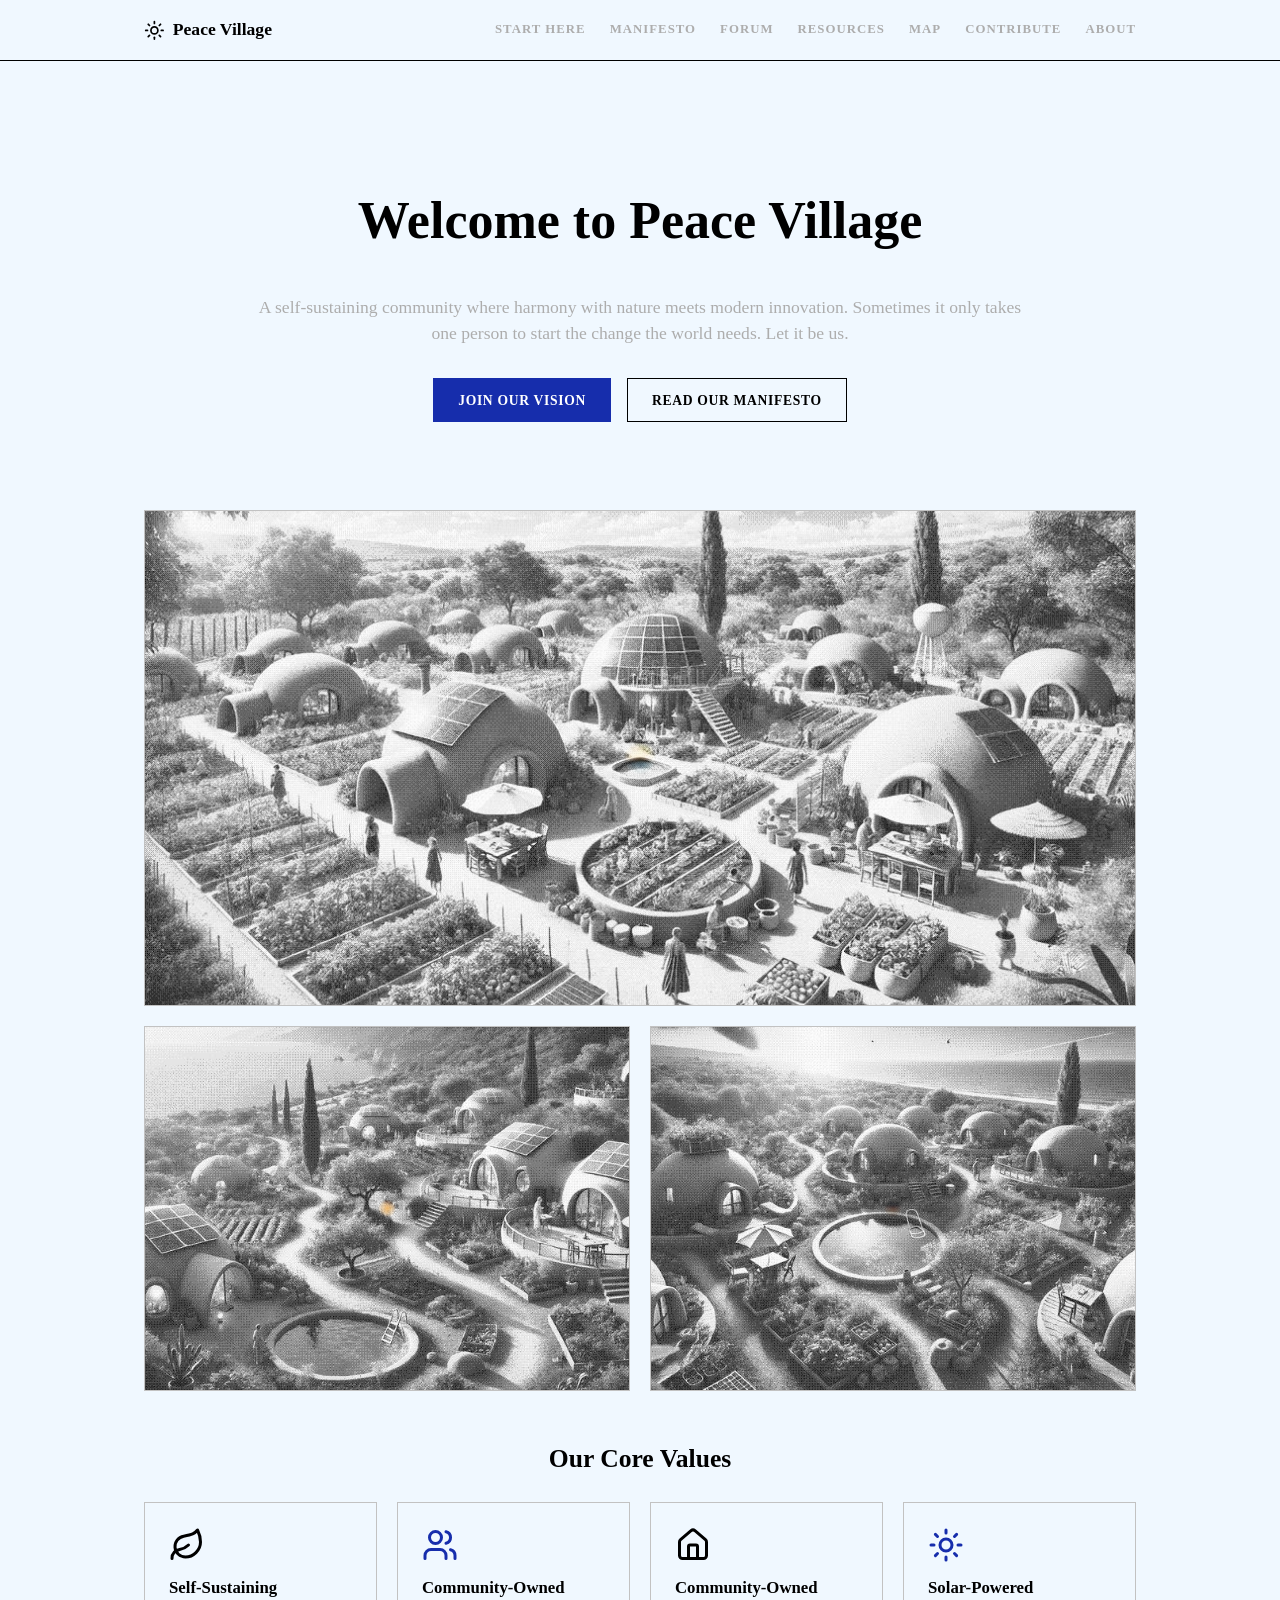
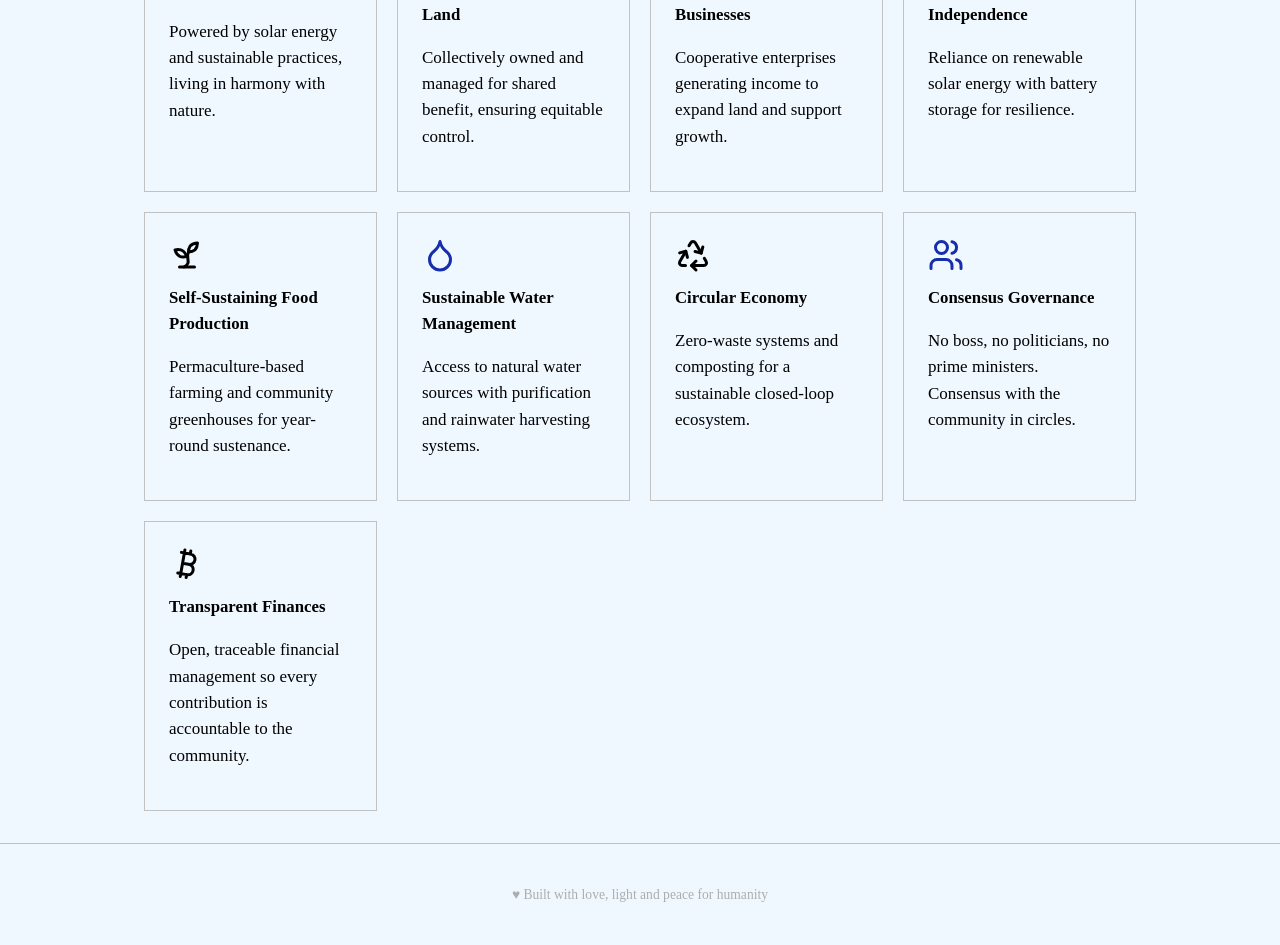
==== commit 5d5b3df3: "Remove Low-Tech Magazine design attribution from index and about pages Co-Authored-By: Claude Sonnet" ====
--- a/index.html
+++ b/index.html
@@ -59,12 +59,6 @@
         </div>
       </div>
     </section>
-
-    <p class="caption" style="text-align:center;color:hsl(var(--muted-foreground));font-size:0.82rem;font-style:italic;margin-top:0.75rem;">
-      Move your cursor over a photo to reveal its true color — visual direction borrowed from
-      <a href="https://solar.lowtechmagazine.com" target="_blank" rel="noopener">solar.lowtechmagazine.com</a>,
-      look only. See <a href="about.html">About</a> for full credit.
-    </p>
 
     <section>
       <h2 style="text-align:center;margin-top:3rem;">Our Core Values</h2>
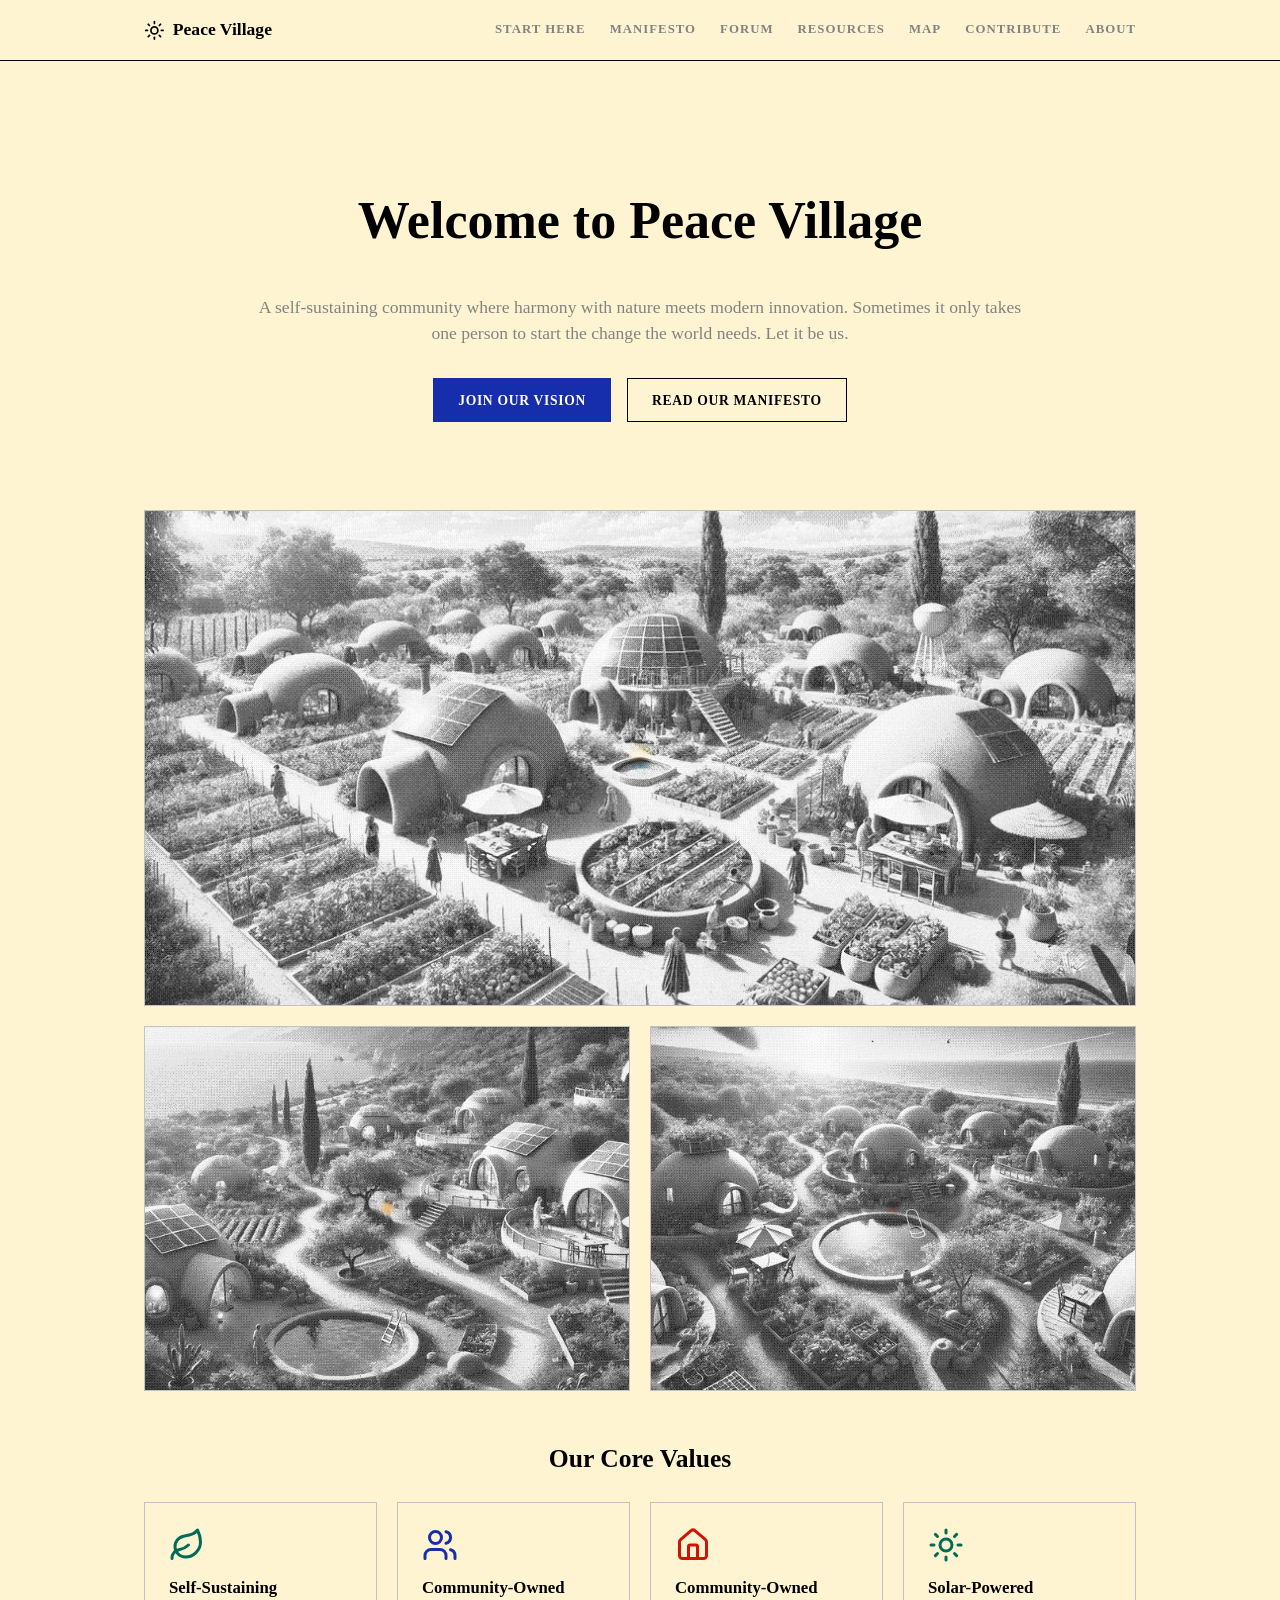
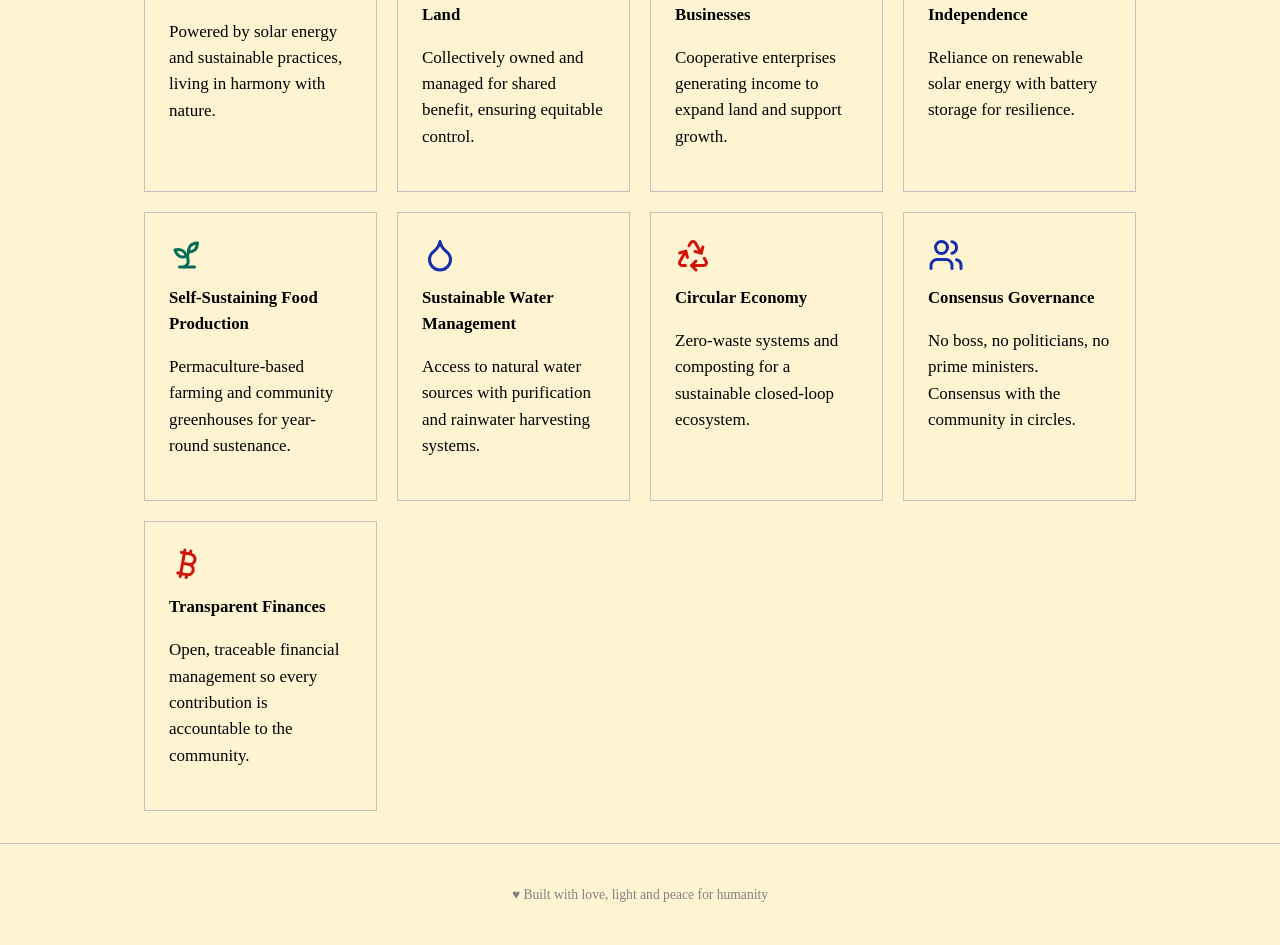
==== commit 45e98323: "Switch to warm cream background, add three categorical colors, remove cursor hint - Background: alic" ====
--- a/index.html
+++ b/index.html
@@ -64,47 +64,47 @@
       <h2 style="text-align:center;margin-top:3rem;">Our Core Values</h2>
       <div class="grid grid-3" style="margin-top:1.5rem;">
         <div class="card">
-          <svg class="card-icon" viewBox="0 0 24 24" fill="none" stroke="currentColor" stroke-width="2" stroke-linecap="round" stroke-linejoin="round"><path d="M11 20A7 7 0 0 1 9.8 6.1C15.5 5 17 4.48 19 2c1 2 2 4.18 2 8 0 5.5-4.78 10-10 10Z"/><path d="M2 21c0-3 1.85-5.36 5.08-6C9.5 14.52 12 13 13 12"/></svg>
+          <svg class="card-icon icon-green" viewBox="0 0 24 24" fill="none" stroke="currentColor" stroke-width="2" stroke-linecap="round" stroke-linejoin="round"><path d="M11 20A7 7 0 0 1 9.8 6.1C15.5 5 17 4.48 19 2c1 2 2 4.18 2 8 0 5.5-4.78 10-10 10Z"/><path d="M2 21c0-3 1.85-5.36 5.08-6C9.5 14.52 12 13 13 12"/></svg>
           <strong>Self-Sustaining</strong>
           <p>Powered by solar energy and sustainable practices, living in harmony with nature.</p>
         </div>
         <div class="card">
-          <svg class="card-icon icon-accent" viewBox="0 0 24 24" fill="none" stroke="currentColor" stroke-width="2" stroke-linecap="round" stroke-linejoin="round"><path d="M16 21v-2a4 4 0 0 0-4-4H6a4 4 0 0 0-4 4v2"/><circle cx="9" cy="7" r="4"/><path d="M22 21v-2a4 4 0 0 0-3-3.87"/><path d="M16 3.13a4 4 0 0 1 0 7.75"/></svg>
+          <svg class="card-icon icon-blue" viewBox="0 0 24 24" fill="none" stroke="currentColor" stroke-width="2" stroke-linecap="round" stroke-linejoin="round"><path d="M16 21v-2a4 4 0 0 0-4-4H6a4 4 0 0 0-4 4v2"/><circle cx="9" cy="7" r="4"/><path d="M22 21v-2a4 4 0 0 0-3-3.87"/><path d="M16 3.13a4 4 0 0 1 0 7.75"/></svg>
           <strong>Community-Owned Land</strong>
           <p>Collectively owned and managed for shared benefit, ensuring equitable control.</p>
         </div>
         <div class="card">
-          <svg class="card-icon" viewBox="0 0 24 24" fill="none" stroke="currentColor" stroke-width="2" stroke-linecap="round" stroke-linejoin="round"><path d="M15 21v-8a1 1 0 0 0-1-1h-4a1 1 0 0 0-1 1v8"/><path d="M3 10a2 2 0 0 1 .709-1.528l7-5.999a2 2 0 0 1 2.582 0l7 5.999A2 2 0 0 1 21 10v9a2 2 0 0 1-2 2H5a2 2 0 0 1-2-2z"/></svg>
+          <svg class="card-icon icon-red" viewBox="0 0 24 24" fill="none" stroke="currentColor" stroke-width="2" stroke-linecap="round" stroke-linejoin="round"><path d="M15 21v-8a1 1 0 0 0-1-1h-4a1 1 0 0 0-1 1v8"/><path d="M3 10a2 2 0 0 1 .709-1.528l7-5.999a2 2 0 0 1 2.582 0l7 5.999A2 2 0 0 1 21 10v9a2 2 0 0 1-2 2H5a2 2 0 0 1-2-2z"/></svg>
           <strong>Community-Owned Businesses</strong>
           <p>Cooperative enterprises generating income to expand land and support growth.</p>
         </div>
         <div class="card">
-          <svg class="card-icon icon-accent" viewBox="0 0 24 24" fill="none" stroke="currentColor" stroke-width="2" stroke-linecap="round" stroke-linejoin="round"><circle cx="12" cy="12" r="4"/><path d="M12 2v2"/><path d="M12 20v2"/><path d="m4.93 4.93 1.41 1.41"/><path d="m17.66 17.66 1.41 1.41"/><path d="M2 12h2"/><path d="M20 12h2"/><path d="m6.34 17.66-1.41 1.41"/><path d="m19.07 4.93-1.41 1.41"/></svg>
+          <svg class="card-icon icon-green" viewBox="0 0 24 24" fill="none" stroke="currentColor" stroke-width="2" stroke-linecap="round" stroke-linejoin="round"><circle cx="12" cy="12" r="4"/><path d="M12 2v2"/><path d="M12 20v2"/><path d="m4.93 4.93 1.41 1.41"/><path d="m17.66 17.66 1.41 1.41"/><path d="M2 12h2"/><path d="M20 12h2"/><path d="m6.34 17.66-1.41 1.41"/><path d="m19.07 4.93-1.41 1.41"/></svg>
           <strong>Solar-Powered Independence</strong>
           <p>Reliance on renewable solar energy with battery storage for resilience.</p>
         </div>
         <div class="card">
-          <svg class="card-icon" viewBox="0 0 24 24" fill="none" stroke="currentColor" stroke-width="2" stroke-linecap="round" stroke-linejoin="round"><path d="M7 20h10"/><path d="M10 20c5.5-2.5.8-6.4 3-10"/><path d="M9.5 9.4c1.1.8 1.8 2.2 2.3 3.7-2 .4-3.5.4-4.8-.3-1.2-.6-2.3-1.9-3-4.2 2.8-.5 4.4 0 5.5.8z"/><path d="M14.1 6a7 7 0 0 0-1.1 4c1.9-.1 3.3-.6 4.3-1.4 1-1 1.6-2.3 1.7-4.6-2.7.1-4 1-4.9 2z"/></svg>
+          <svg class="card-icon icon-green" viewBox="0 0 24 24" fill="none" stroke="currentColor" stroke-width="2" stroke-linecap="round" stroke-linejoin="round"><path d="M7 20h10"/><path d="M10 20c5.5-2.5.8-6.4 3-10"/><path d="M9.5 9.4c1.1.8 1.8 2.2 2.3 3.7-2 .4-3.5.4-4.8-.3-1.2-.6-2.3-1.9-3-4.2 2.8-.5 4.4 0 5.5.8z"/><path d="M14.1 6a7 7 0 0 0-1.1 4c1.9-.1 3.3-.6 4.3-1.4 1-1 1.6-2.3 1.7-4.6-2.7.1-4 1-4.9 2z"/></svg>
           <strong>Self-Sustaining Food Production</strong>
           <p>Permaculture-based farming and community greenhouses for year-round sustenance.</p>
         </div>
         <div class="card">
-          <svg class="card-icon icon-accent" viewBox="0 0 24 24" fill="none" stroke="currentColor" stroke-width="2" stroke-linecap="round" stroke-linejoin="round"><path d="M12 22a7 7 0 0 0 7-7c0-2-1-3.9-3-5.5s-3.5-4-4-6.5c-.5 2.5-2 4.9-4 6.5C6 11.1 5 13 5 15a7 7 0 0 0 7 7z"/></svg>
+          <svg class="card-icon icon-blue" viewBox="0 0 24 24" fill="none" stroke="currentColor" stroke-width="2" stroke-linecap="round" stroke-linejoin="round"><path d="M12 22a7 7 0 0 0 7-7c0-2-1-3.9-3-5.5s-3.5-4-4-6.5c-.5 2.5-2 4.9-4 6.5C6 11.1 5 13 5 15a7 7 0 0 0 7 7z"/></svg>
           <strong>Sustainable Water Management</strong>
           <p>Access to natural water sources with purification and rainwater harvesting systems.</p>
         </div>
         <div class="card">
-          <svg class="card-icon" viewBox="0 0 24 24" fill="none" stroke="currentColor" stroke-width="2" stroke-linecap="round" stroke-linejoin="round"><path d="M7 19H4.815a1.83 1.83 0 0 1-1.57-.881 1.785 1.785 0 0 1-.004-1.784L7.196 9.5"/><path d="M11 19h8.203a1.83 1.83 0 0 0 1.556-.89 1.784 1.784 0 0 0 0-1.775l-1.226-2.12"/><path d="m14 16-3 3 3 3"/><path d="M8.293 13.596 7.196 9.5 3.1 10.598"/><path d="m9.344 5.811 1.093-1.892A1.83 1.83 0 0 1 11.985 3a1.784 1.784 0 0 1 1.546.888l3.943 6.843"/><path d="m13.378 9.633 4.096 1.098 1.097-4.096"/></svg>
+          <svg class="card-icon icon-red" viewBox="0 0 24 24" fill="none" stroke="currentColor" stroke-width="2" stroke-linecap="round" stroke-linejoin="round"><path d="M7 19H4.815a1.83 1.83 0 0 1-1.57-.881 1.785 1.785 0 0 1-.004-1.784L7.196 9.5"/><path d="M11 19h8.203a1.83 1.83 0 0 0 1.556-.89 1.784 1.784 0 0 0 0-1.775l-1.226-2.12"/><path d="m14 16-3 3 3 3"/><path d="M8.293 13.596 7.196 9.5 3.1 10.598"/><path d="m9.344 5.811 1.093-1.892A1.83 1.83 0 0 1 11.985 3a1.784 1.784 0 0 1 1.546.888l3.943 6.843"/><path d="m13.378 9.633 4.096 1.098 1.097-4.096"/></svg>
           <strong>Circular Economy</strong>
           <p>Zero-waste systems and composting for a sustainable closed-loop ecosystem.</p>
         </div>
         <div class="card">
-          <svg class="card-icon icon-accent" viewBox="0 0 24 24" fill="none" stroke="currentColor" stroke-width="2" stroke-linecap="round" stroke-linejoin="round"><path d="M16 21v-2a4 4 0 0 0-4-4H6a4 4 0 0 0-4 4v2"/><circle cx="9" cy="7" r="4"/><path d="M22 21v-2a4 4 0 0 0-3-3.87"/><path d="M16 3.13a4 4 0 0 1 0 7.75"/></svg>
+          <svg class="card-icon icon-blue" viewBox="0 0 24 24" fill="none" stroke="currentColor" stroke-width="2" stroke-linecap="round" stroke-linejoin="round"><path d="M16 21v-2a4 4 0 0 0-4-4H6a4 4 0 0 0-4 4v2"/><circle cx="9" cy="7" r="4"/><path d="M22 21v-2a4 4 0 0 0-3-3.87"/><path d="M16 3.13a4 4 0 0 1 0 7.75"/></svg>
           <strong>Consensus Governance</strong>
           <p>No boss, no politicians, no prime ministers. Consensus with the community in circles.</p>
         </div>
         <div class="card">
-          <svg class="card-icon" viewBox="0 0 24 24" fill="none" stroke="currentColor" stroke-width="2" stroke-linecap="round" stroke-linejoin="round"><path d="M11.767 19.089c4.924.868 6.14-6.025 1.216-6.894m-1.216 6.894L5.86 18.047m5.908 1.042-.347 1.97m1.563-8.864c4.924.869 6.14-6.025 1.215-6.893m-1.215 6.893-3.94-.694m5.155-6.2L8.29 4.26m5.908 1.042.348-1.97M7.48 20.364l3.126-17.727"/></svg>
+          <svg class="card-icon icon-red" viewBox="0 0 24 24" fill="none" stroke="currentColor" stroke-width="2" stroke-linecap="round" stroke-linejoin="round"><path d="M11.767 19.089c4.924.868 6.14-6.025 1.216-6.894m-1.216 6.894L5.86 18.047m5.908 1.042-.347 1.97m1.563-8.864c4.924.869 6.14-6.025 1.215-6.893m-1.215 6.893-3.94-.694m5.155-6.2L8.29 4.26m5.908 1.042.348-1.97M7.48 20.364l3.126-17.727"/></svg>
           <strong>Transparent Finances</strong>
           <p>Open, traceable financial management so every contribution is accountable to the community.</p>
         </div>
--- a/assets/css/style.css
+++ b/assets/css/style.css
@@ -1,22 +1,21 @@
 /* Peace Village — shared stylesheet. No build step: plain CSS, edit directly.
-   Visual direction: Low-Tech Magazine's solar site (solar.lowtechmagazine.com) — alice-blue
-   background, black text, a no-webfont serif stack, near-zero accent color, flat (unrounded,
-   unshadowed) components, and dithered/color-reveal photography. Look only: Peace Village still
-   runs on ordinary grid-powered GitHub Pages hosting — see the About page footer for credit. */
+   Three accent colors used categorically: blue (#162dab) community/social,
+   red (#d11305) urgency/action, green (#006951) nature/ecology.
+   Warm cream background (#fff5d1), black text, no-webfont serif stack. */
 
 :root {
-  --background: 0 0% 100%;        /* white — cards, inputs */
+  --background: 46 100% 91%;      /* #fff5d1 — warm cream page background */
   --foreground: 0 0% 0%;          /* black text */
-  --muted: 208 100% 97%;          /* #f0f8ff — the page's "sky" background */
-  --muted-foreground: 0 0% 68%;   /* #adadad — captions, meta, secondary text */
-  --card: 208 100% 97%;           /* cards sit flush with the page, bordered only */
+  --muted: 46 100% 91%;           /* same cream — cards flush with page */
+  --muted-foreground: 0 0% 51%;   /* #828282 — captions, meta, secondary text */
+  --card: 46 100% 91%;            /* cards sit flush, bordered only */
   --border: 0 0% 76%;
-  --primary: 231 77% 38%;         /* #162dab — link/accent blue */
+  --primary: 231 77% 38%;         /* #162dab — blue: community, social, links */
   --primary-foreground: 0 0% 100%;
   --secondary: 0 0% 92%;
   --secondary-foreground: 0 0% 0%;
-  --destructive: 4 95% 42%;       /* #d11305 — error accent */
-  --success: 169 100% 21%;        /* #006951 — success accent */
+  --destructive: 4 95% 42%;       /* #d11305 — red: urgency, action, economy */
+  --success: 169 100% 21%;        /* #006951 — green: nature, ecology, land */
   --radius: 0;                    /* flat corners throughout */
   --shadow-sm: none;
   --shadow-md: none;
@@ -189,8 +188,11 @@
 
 .card-icon { display: block; width: 2.25rem; height: 2.25rem; margin-bottom: 0.75rem; color: hsl(var(--foreground)); }
 .card > strong { display: block; font-size: 1.05rem; margin-bottom: 0.4rem; }
-/* Near-zero color: every card icon is black by default; this one class is the only accent. */
+/* Three categorical accent colors — blue: community/social, red: action/economy, green: nature/ecology */
 .card-icon.icon-accent { color: hsl(var(--primary)); }
+.card-icon.icon-blue   { color: hsl(var(--primary)); }
+.card-icon.icon-red    { color: hsl(var(--destructive)); }
+.card-icon.icon-green  { color: hsl(var(--success)); }
 
 /* Vision gallery (2 images side by side, stacks on narrow screens) */
 .vision-gallery { display: grid; grid-template-columns: repeat(auto-fit, minmax(260px, 1fr)); gap: 1.25rem; margin: 2rem 0; }
